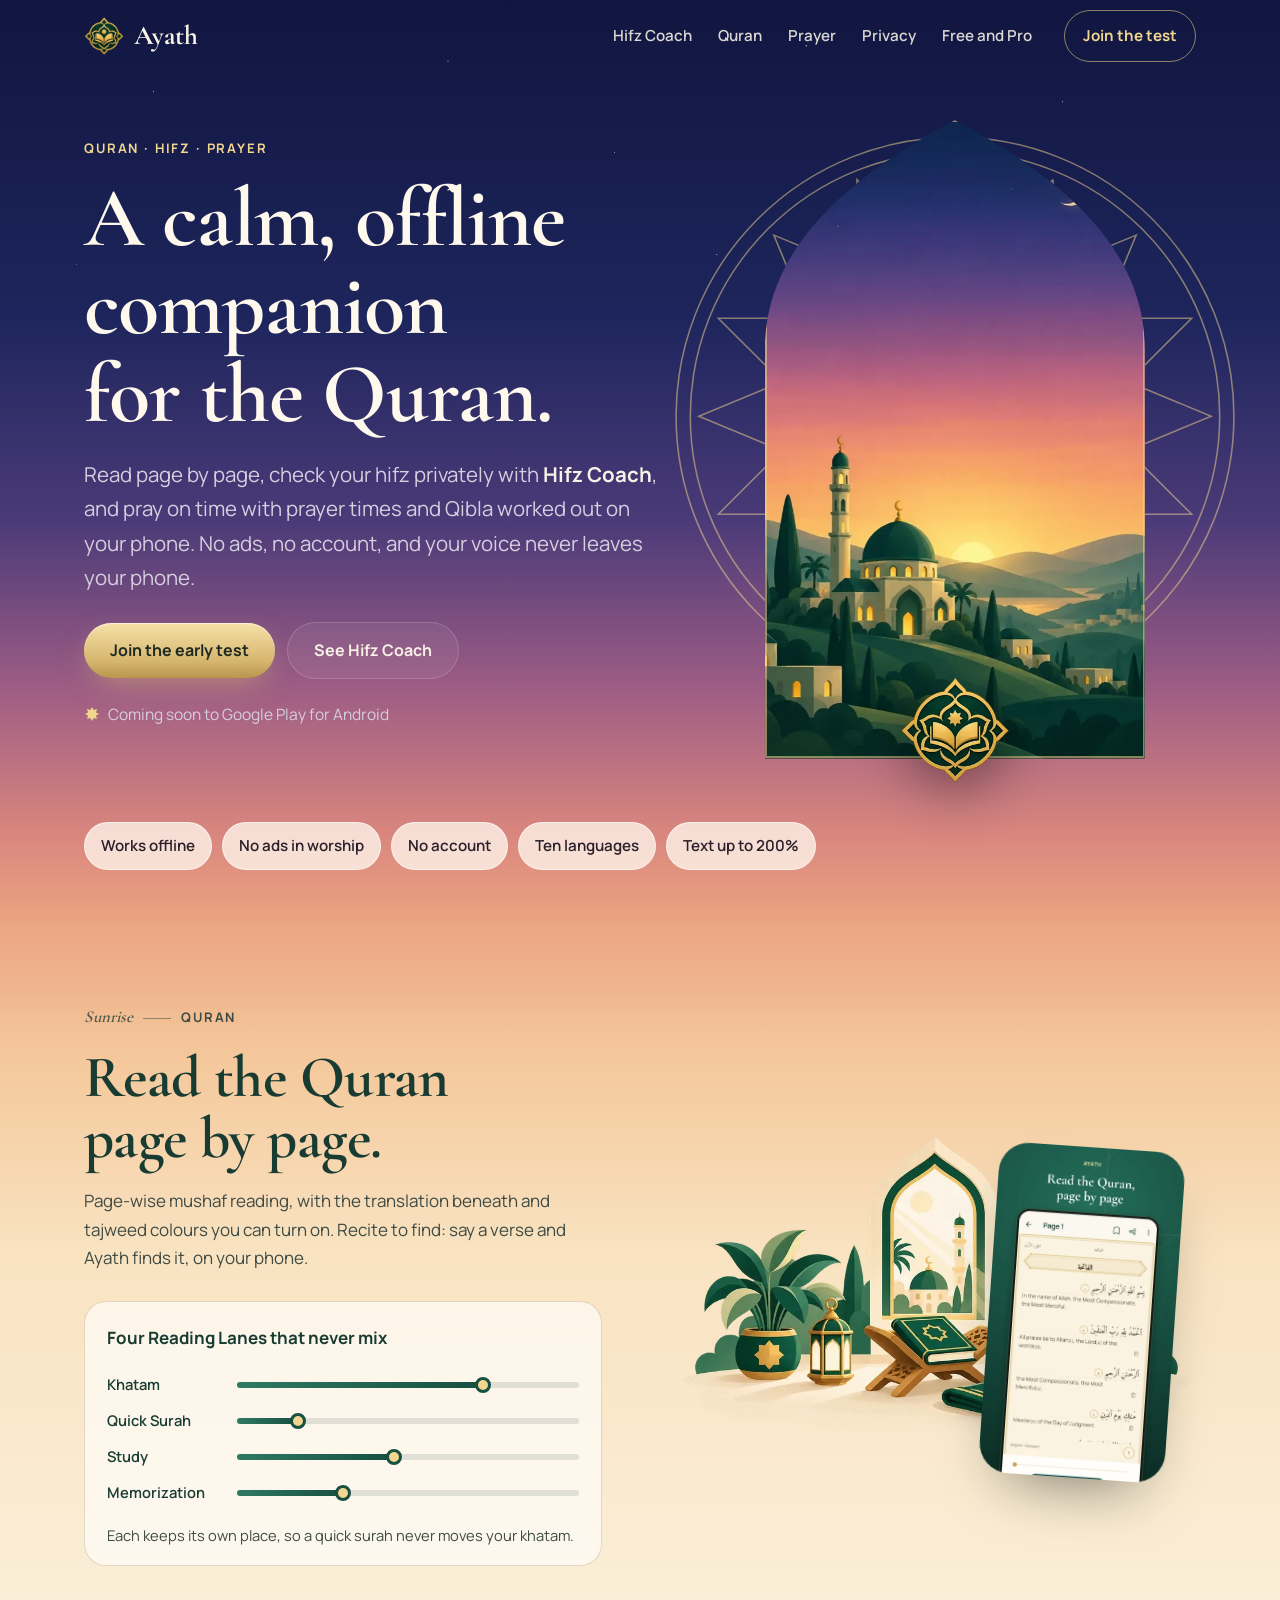
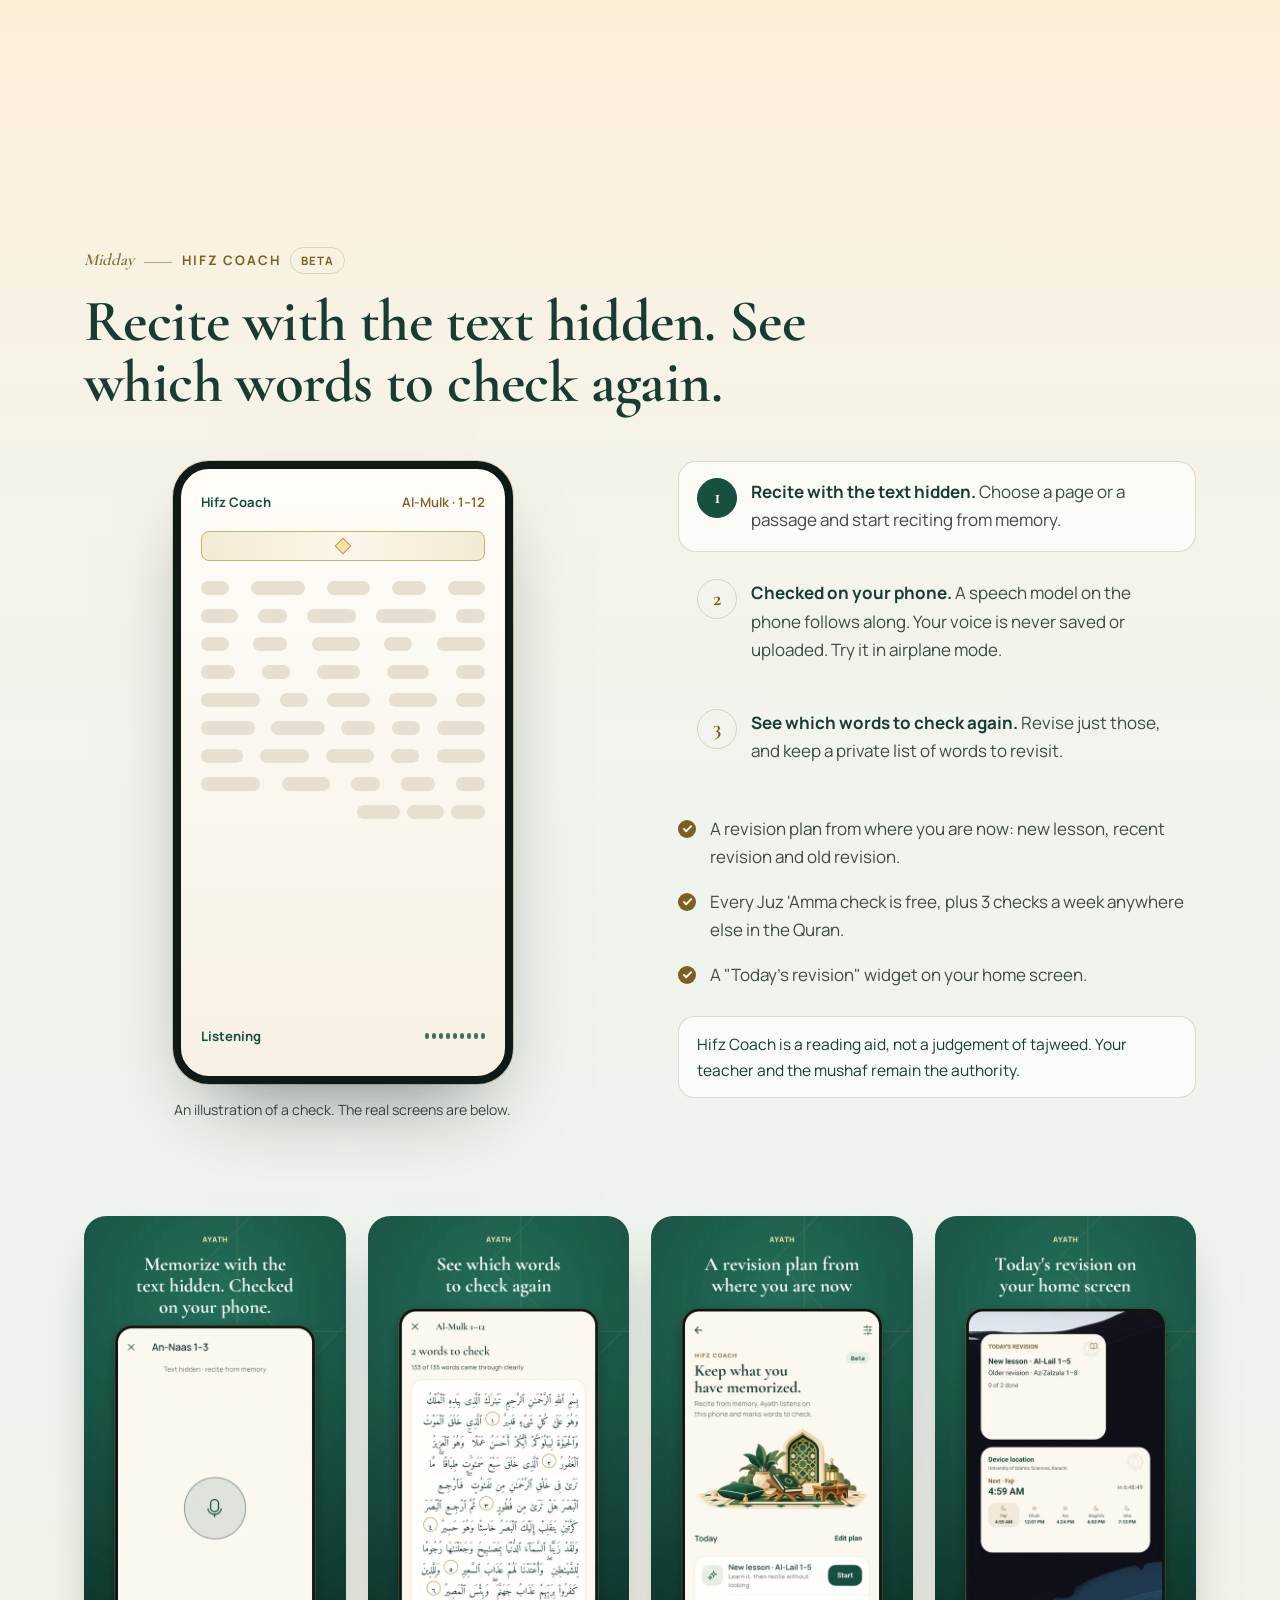
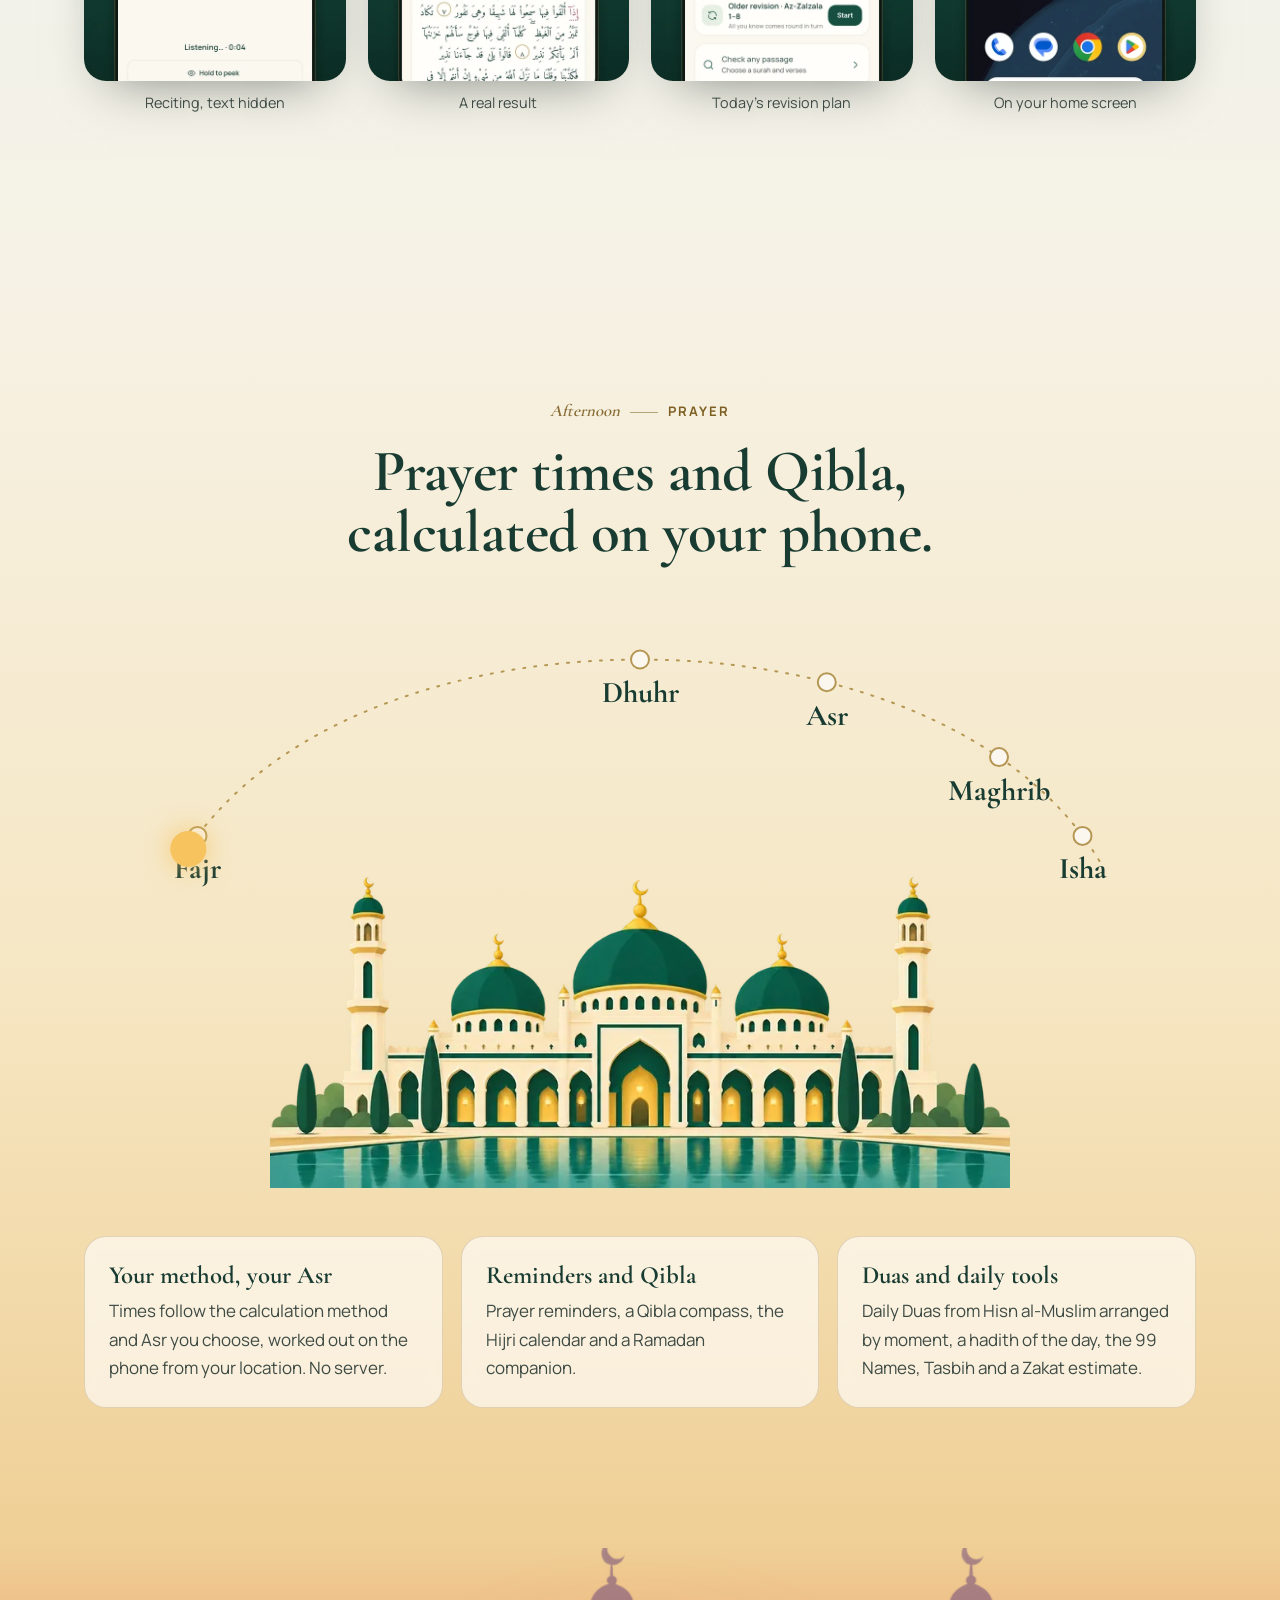
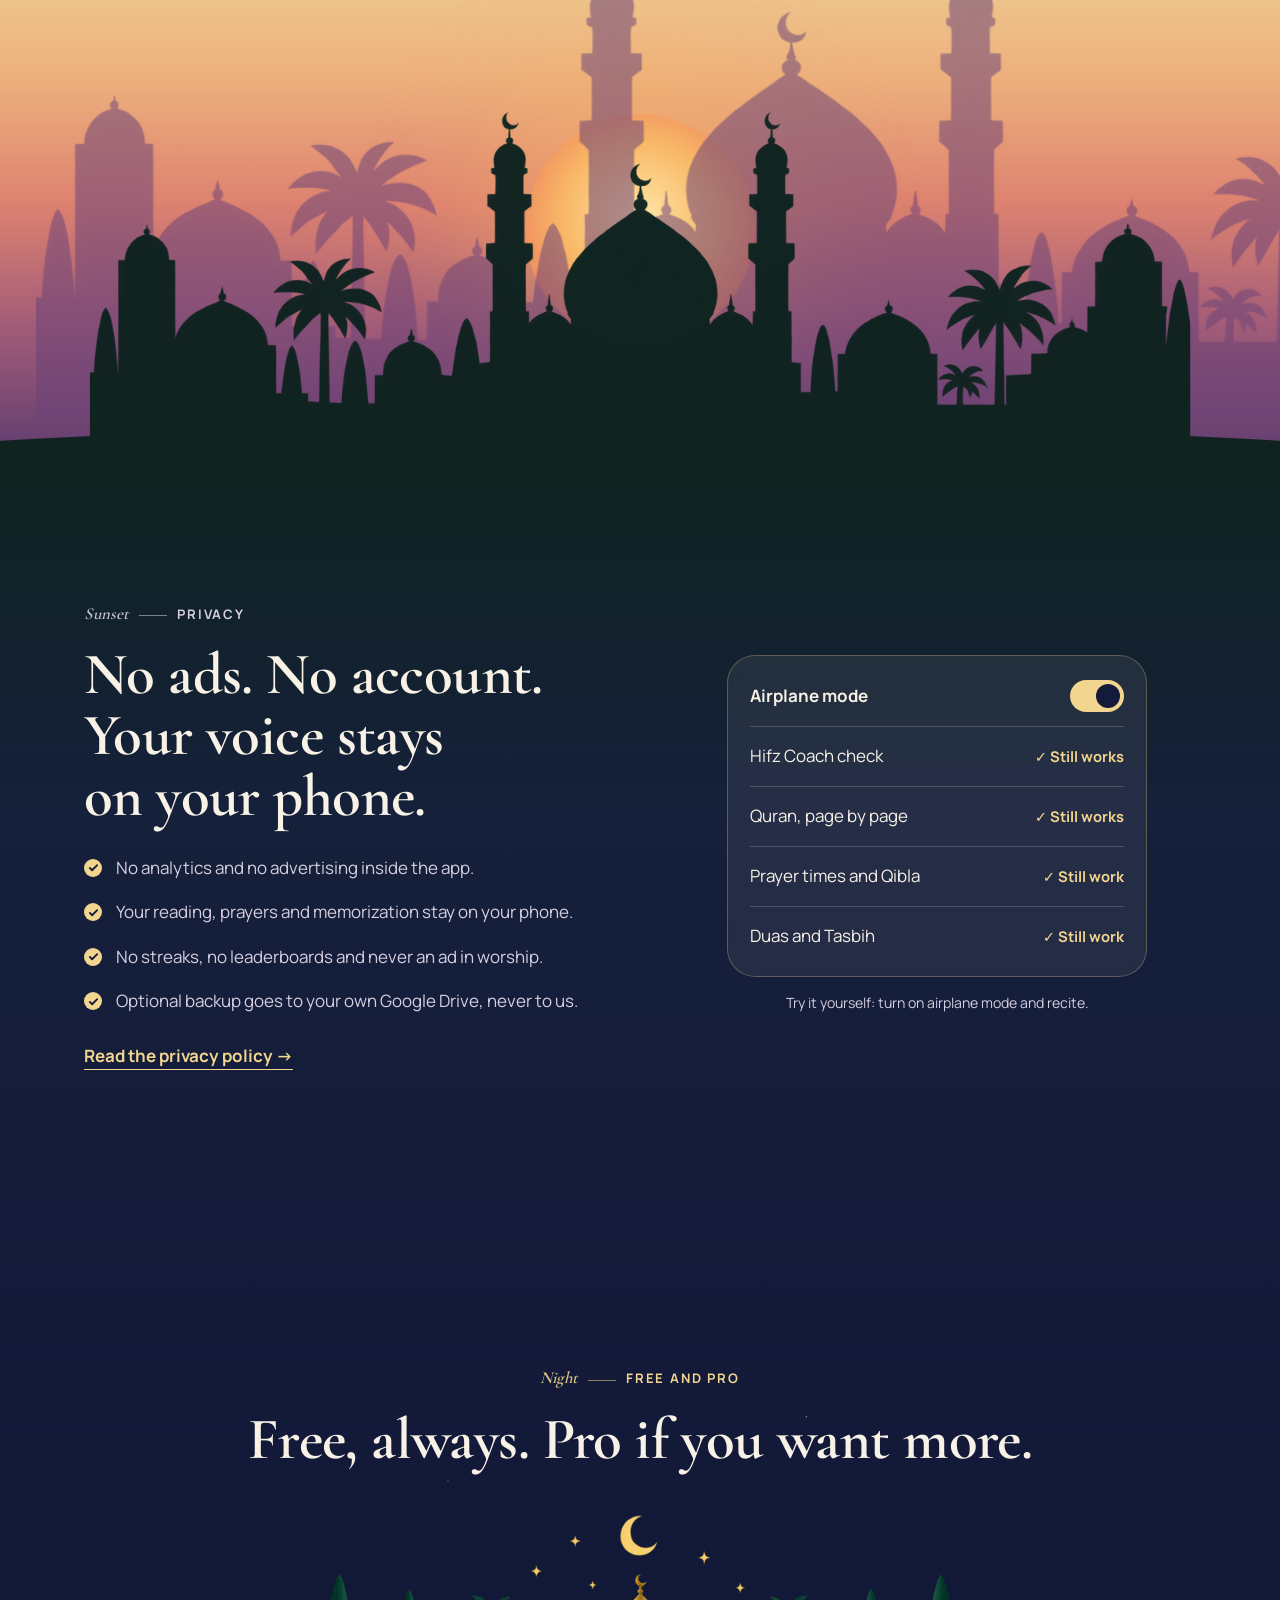
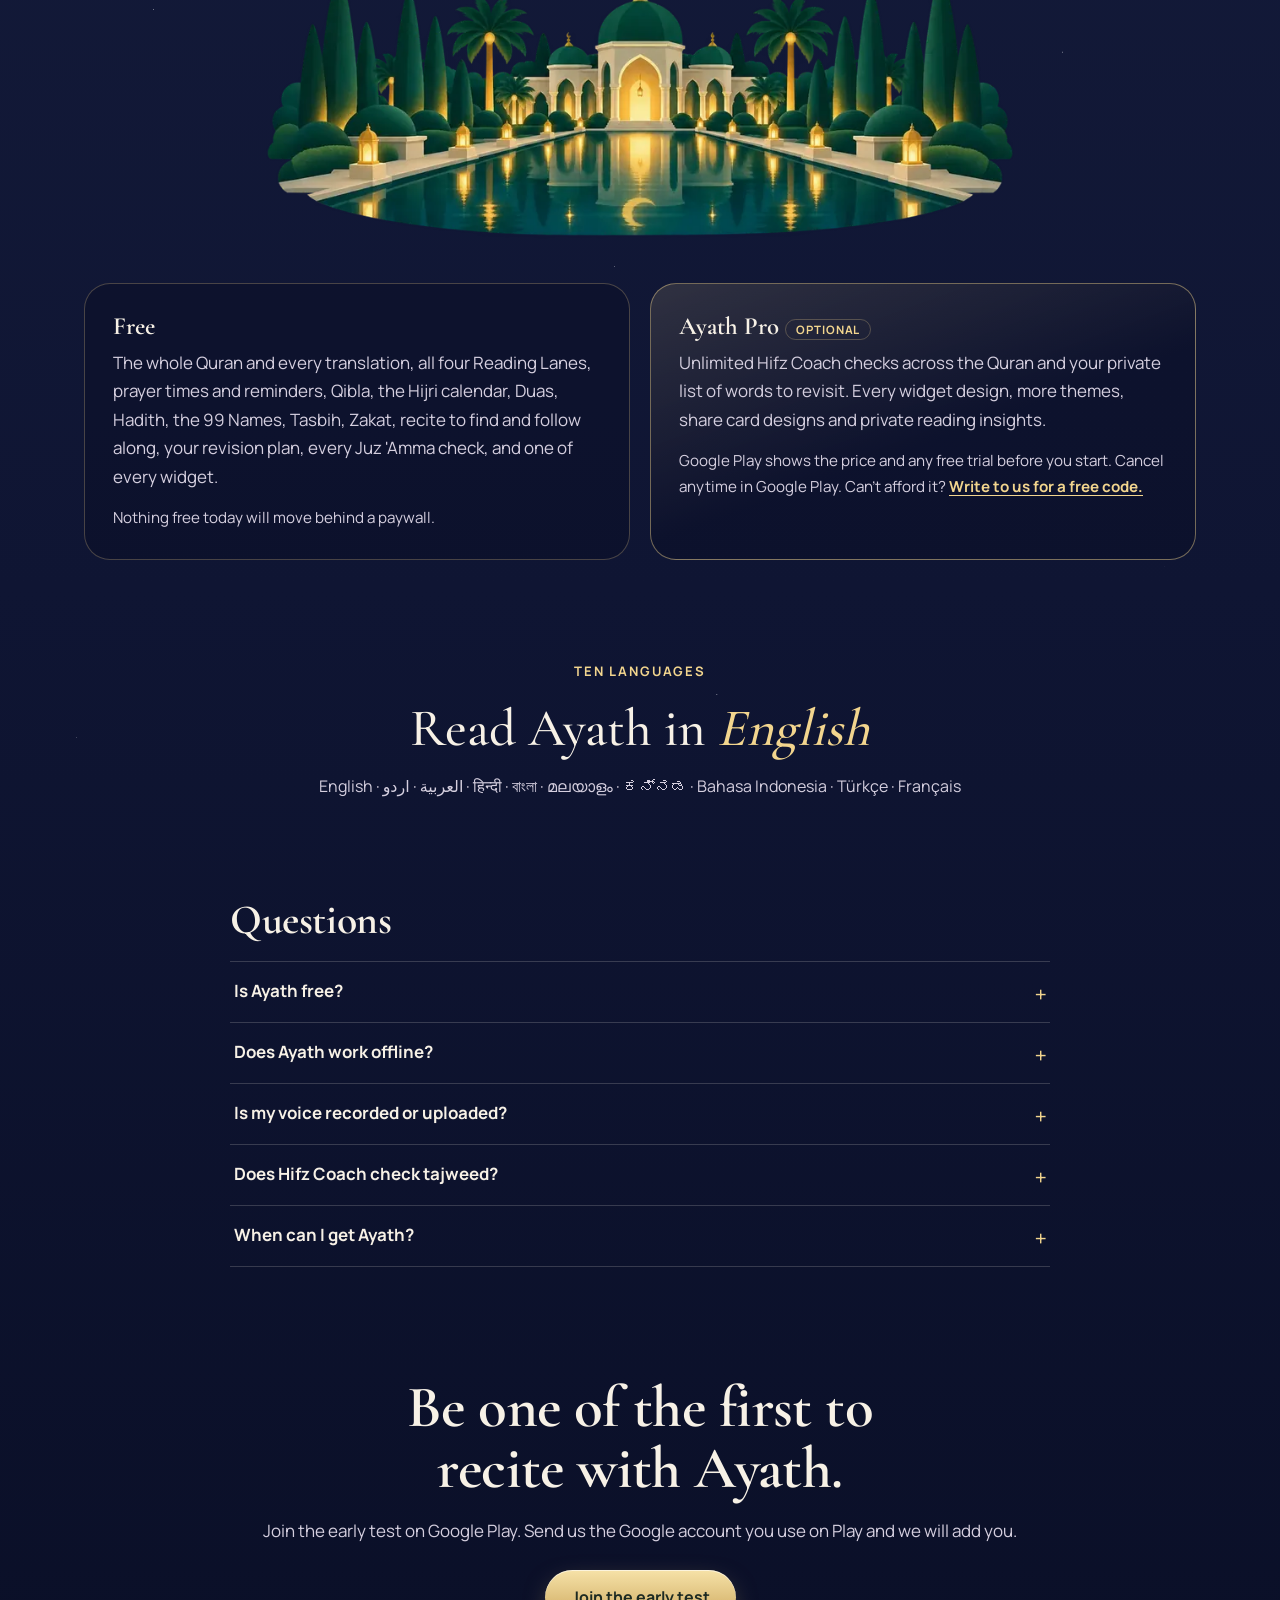
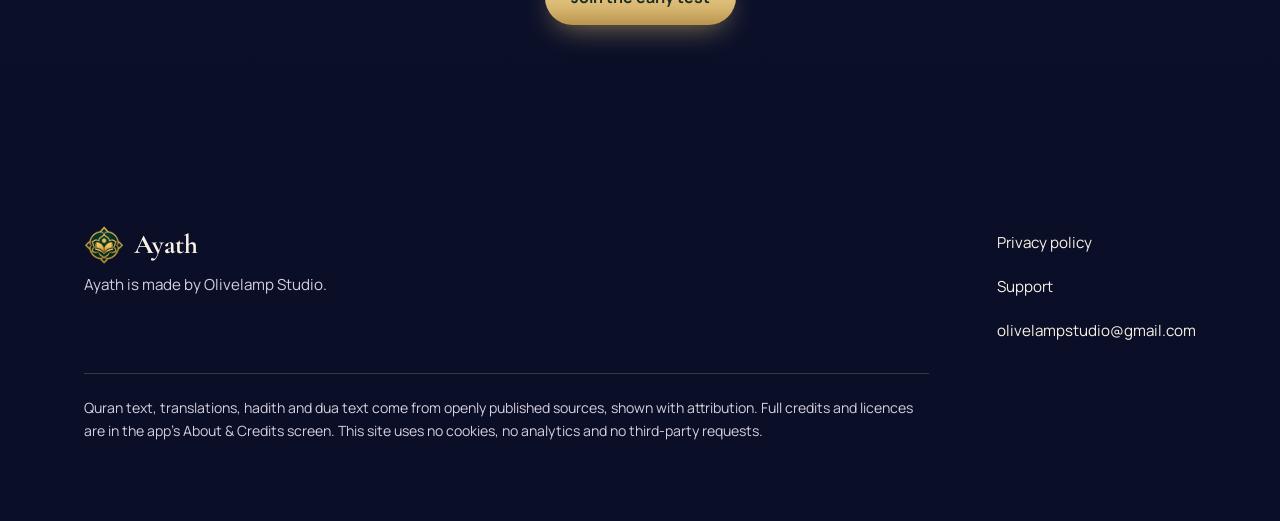
==== index.html @ 9ee57dbf "Publish Ayath website from project de8055c" ====
<!DOCTYPE html>
<html lang="en">
<head>
<meta charset="utf-8">
<meta name="viewport" content="width=device-width, initial-scale=1, viewport-fit=cover">
<title>Ayath: Offline Quran App with Hifz Coach and Prayer Times</title>
<meta name="description" content="Ayath is a calm, offline Quran app for Android. Read page by page, check your hifz privately on your phone with Hifz Coach, and get prayer times and Qibla. No ads, no account.">
<link rel="canonical" href="https://olivelampstudio.github.io/ayath/">
<meta name="theme-color" content="#121845">
<meta name="color-scheme" content="light dark">
<meta property="og:type" content="website">
<meta property="og:site_name" content="Ayath">
<meta property="og:title" content="Ayath: offline Quran, private Hifz checks and prayer times">
<meta property="og:description" content="Read page by page, check your hifz privately on your phone, and pray on time. No ads, no account.">
<meta property="og:url" content="https://olivelampstudio.github.io/ayath/">
<meta property="og:image" content="https://olivelampstudio.github.io/ayath/assets/og-image.jpg">
<meta property="og:image:width" content="1200">
<meta property="og:image:height" content="630">
<meta property="og:image:alt" content="Ayath emblem over a dawn sky: offline Quran, private Hifz checks and prayer times.">
<meta name="twitter:card" content="summary_large_image">
<link rel="icon" type="image/png" sizes="32x32" href="assets/icon-32.png">
<link rel="icon" type="image/png" sizes="192x192" href="assets/icon-192.png">
<link rel="apple-touch-icon" href="assets/apple-touch-icon.png">
<link rel="preload" href="assets/fonts/cormorant-garamond-latin.woff2" as="font" type="font/woff2" crossorigin>
<link rel="preload" href="assets/fonts/manrope-latin.woff2" as="font" type="font/woff2" crossorigin>
<link rel="preload" href="assets/img/dawn.webp" as="image" type="image/webp">
<link rel="stylesheet" href="assets/site.css">
<script>document.documentElement.classList.add("js")</script>
<script defer src="assets/site.js"></script>
<script type="application/ld+json">
{
  "@context": "https://schema.org",
  "@graph": [
    {
      "@type": "Organization",
      "@id": "https://olivelampstudio.github.io/ayath/#publisher",
      "name": "Olivelamp Studio",
      "email": "olivelampstudio@gmail.com",
      "logo": "https://olivelampstudio.github.io/ayath/assets/img/logo-512.png"
    },
    {
      "@type": "WebSite",
      "@id": "https://olivelampstudio.github.io/ayath/#website",
      "url": "https://olivelampstudio.github.io/ayath/",
      "name": "Ayath",
      "inLanguage": "en",
      "publisher": {"@id": "https://olivelampstudio.github.io/ayath/#publisher"}
    },
    {
      "@type": "MobileApplication",
      "@id": "https://olivelampstudio.github.io/ayath/#app",
      "name": "Ayath",
      "alternateName": "Ayath: Quran, Hifz & Prayer",
      "description": "A calm, offline Quran app for Android: page-by-page mushaf reading, Hifz Coach that checks your recitation on the phone, prayer times, Qibla, daily duas and home-screen widgets. No ads and no account.",
      "url": "https://olivelampstudio.github.io/ayath/",
      "operatingSystem": "Android",
      "applicationCategory": "LifestyleApplication",
      "isAccessibleForFree": true,
      "inLanguage": ["en", "ar", "ur", "hi", "bn", "ml", "kn", "id", "tr", "fr"],
      "image": "https://olivelampstudio.github.io/ayath/assets/img/logo-512.png",
      "screenshot": [
        "https://olivelampstudio.github.io/ayath/assets/02_hifz_result.webp",
        "https://olivelampstudio.github.io/ayath/assets/05_reader.webp",
        "https://olivelampstudio.github.io/ayath/assets/06_salah.webp",
        "https://olivelampstudio.github.io/ayath/assets/04_home_widgets.webp"
      ],
      "featureList": [
        "Hifz Coach: recite with the text hidden and see which words to check again, checked offline on the phone",
        "Page-wise mushaf reading with translation and optional tajweed colours",
        "Four separate Reading Lanes: Khatam, Quick Surah, Study and Memorization",
        "Recite to find a verse, on the phone",
        "Prayer times with your chosen calculation method and Asr, prayer reminders and Qibla",
        "Hijri calendar and a Ramadan companion",
        "Daily duas from Hisn al-Muslim, a hadith of the day, the 99 Names, Tasbih and a Zakat estimate",
        "Ten home-screen widgets",
        "Ten languages, text up to 200% and screen reader labels",
        "No ads, no account and no analytics"
      ],
      "offers": {"@type": "Offer", "price": "0", "priceCurrency": "USD", "category": "free"},
      "publisher": {"@id": "https://olivelampstudio.github.io/ayath/#publisher"}
    },
    {
      "@type": "FAQPage",
      "@id": "https://olivelampstudio.github.io/ayath/#faq",
      "mainEntity": [
        {"@type": "Question", "name": "Is Ayath free?", "acceptedAnswer": {"@type": "Answer", "text": "Yes. The whole Quran and every translation, prayer times and reminders, Qibla, duas, hadith, Tasbih, your revision plan, every Juz 'Amma Hifz Coach check and one of every widget are free. Ayath Pro is optional and adds unlimited Hifz Coach checks, every widget design, more themes and private reading insights."}},
        {"@type": "Question", "name": "Does Ayath work offline?", "acceptedAnswer": {"@type": "Answer", "text": "Yes. Reading, prayer times, Qibla, duas and Hifz Coach checks work without the internet. Ayath goes online only when you stream or save a recitation, download the speech model once, or buy Pro through Google Play."}},
        {"@type": "Question", "name": "Is my voice recorded or uploaded?", "acceptedAnswer": {"@type": "Answer", "text": "No. Hifz Coach compares your recitation with the Quran text using a speech model on your phone. Your voice is held in memory only for that check and is never saved, uploaded or shared."}},
        {"@type": "Question", "name": "Does Hifz Coach check tajweed?", "acceptedAnswer": {"@type": "Answer", "text": "No. Hifz Coach is a reading aid that shows which words to check again. It is not a judgement of tajweed. Your teacher and the mushaf remain the authority."}},
        {"@type": "Question", "name": "Which languages does Ayath support?", "acceptedAnswer": {"@type": "Answer", "text": "English, Arabic, Urdu, Hindi, Bengali, Malayalam, Kannada, Indonesian, Turkish and French."}},
        {"@type": "Question", "name": "When can I get Ayath?", "acceptedAnswer": {"@type": "Answer", "text": "Ayath is coming soon to Google Play for Android. You can join the early test by emailing olivelampstudio@gmail.com."}}
      ]
    }
  ]
}
</script>
</head>
<body class="home">
<a class="skip" href="#main">Skip to content</a>

<svg width="0" height="0" style="position:absolute" aria-hidden="true" focusable="false">
  <defs>
    <clipPath id="arch" clipPathUnits="objectBoundingBox">
      <path d="M0,1 L0,0.36 C0,0.2 0.22,0.09 0.5,0 C0.78,0.09 1,0.2 1,0.36 L1,1 Z"/>
    </clipPath>
    <symbol id="star8" viewBox="0 0 24 24"><path d="M12 1.5l2.5 4.6 5-1.5-1.5 5 4.5 2.4-4.5 2.4 1.5 5-5-1.5L12 22.5l-2.5-4.6-5 1.5 1.5-5L1.5 12l4.5-2.4-1.5-5 5 1.5z"/></symbol>
  </defs>
</svg>

<header class="topbar" data-topbar>
  <div class="topbar-inner">
    <a class="brand" href="./" aria-label="Ayath home"><img src="assets/img/emblem.webp" alt="" width="40" height="40"><span>Ayath</span></a>
    <nav class="nav" id="site-nav" aria-label="Main">
      <a href="#hifz">Hifz Coach</a>
      <a href="#quran">Quran</a>
      <a href="#prayer">Prayer</a>
      <a href="#privacy">Privacy</a>
      <a href="#free-and-pro">Free and Pro</a>
    </nav>
    <a class="topbar-cta" href="mailto:olivelampstudio@gmail.com?subject=Ayath%20early%20test">Join the test</a>
    <button class="menu-btn" type="button" aria-expanded="false" aria-controls="site-nav" data-menu>
      <span class="sr-only">Menu</span><span class="menu-bars" aria-hidden="true"></span>
    </button>
  </div>
</header>

<main id="main">

  <!-- FAJR -->
  <section class="sky fajr tone-dark hero" aria-labelledby="hero-title">
    <div class="stars" aria-hidden="true"></div>
    <div class="wrap hero-grid">
      <div class="hero-copy">
        <p class="eyebrow load" style="--d:0">Quran · Hifz · Prayer</p>
        <h1 id="hero-title" class="display load" style="--d:1">A calm, offline companion for the Quran.</h1>
        <p class="lede load" style="--d:2">Read page by page, check your hifz privately with
          <strong>Hifz Coach</strong>, and pray on time with prayer times and Qibla worked out
          on your phone. No ads, no account, and your voice never leaves your phone.</p>
        <div class="actions load" style="--d:3">
          <a class="btn btn-gold" href="mailto:olivelampstudio@gmail.com?subject=Ayath%20early%20test">Join the early test</a>
          <a class="btn btn-ghost" href="#hifz">See Hifz Coach</a>
        </div>
        <p class="soon load" style="--d:4"><svg class="i-star" aria-hidden="true"><use href="#star8"/></svg> Coming soon to Google Play for Android</p>
      </div>

      <div class="hero-art load" style="--d:2" aria-hidden="true">
        <svg class="rosette" viewBox="0 0 400 400">
          <circle class="draw" pathLength="1" cx="200" cy="200" r="196"/>
          <circle class="draw" pathLength="1" cx="200" cy="200" r="186"/>
          <polygon class="draw" pathLength="1" points="200.0,20.0 327.3,327.3 20.0,200.0 327.3,72.7 200.0,380.0 72.7,72.7 380.0,200.0 72.7,327.3"/>
          <polygon class="draw" pathLength="1" points="268.9,33.7 268.9,366.3 33.7,131.1 366.3,131.1 131.1,366.3 131.1,33.7 366.3,268.9 33.7,268.9"/>
          <polygon class="draw" pathLength="1" points="200.0,88.0 279.2,279.2 88.0,200.0 279.2,120.8 200.0,312.0 120.8,120.8 312.0,200.0 120.8,279.2"/>
          <polygon class="draw" pathLength="1" points="226.8,135.3 264.7,173.2 264.7,226.8 226.8,264.7 173.2,264.7 135.3,226.8 135.3,173.2 173.2,135.3"/>
          <circle class="draw" pathLength="1" cx="200" cy="200" r="44"/>
        </svg>
        <div class="arch-window">
          <img src="assets/img/dawn.webp" width="720" height="1080" alt="" data-parallax="-0.06">
        </div>
        <img class="hero-emblem" src="assets/img/emblem.webp" width="192" height="192" alt="">
      </div>
    </div>
    <ul class="trust wrap load" style="--d:5" aria-label="At a glance">
      <li>Works offline</li>
      <li>No ads in worship</li>
      <li>No account</li>
      <li>Ten languages</li>
      <li>Text up to 200%</li>
    </ul>
  </section>

  <!-- SUNRISE: QURAN -->
  <section id="quran" class="sky sunrise tone-light" aria-labelledby="quran-title">
    <div class="wrap split">
      <div class="copy" data-reveal>
        <p class="eyebrow"><span class="time">Sunrise</span> Quran</p>
        <h2 id="quran-title" class="display">Read the Quran page by page.</h2>
        <p>Page-wise mushaf reading, with the translation beneath and tajweed colours you can
          turn on. Recite to find: say a verse and Ayath finds it, on your phone.</p>
        <div class="lanes" data-reveal aria-label="Four Reading Lanes that never mix">
          <p class="lanes-title">Four Reading Lanes that never mix</p>
          <div class="lane" style="--p:.72;--t:7s"><span class="lane-name">Khatam</span><span class="lane-track"><span class="lane-mark"></span></span></div>
          <div class="lane" style="--p:.18;--t:5s"><span class="lane-name">Quick Surah</span><span class="lane-track"><span class="lane-mark"></span></span></div>
          <div class="lane" style="--p:.46;--t:9s"><span class="lane-name">Study</span><span class="lane-track"><span class="lane-mark"></span></span></div>
          <div class="lane" style="--p:.31;--t:6s"><span class="lane-name">Memorization</span><span class="lane-track"><span class="lane-mark"></span></span></div>
          <p class="lanes-note">Each keeps its own place, so a quick surah never moves your khatam.</p>
        </div>
      </div>
      <div class="art" data-reveal>
        <img src="assets/img/scene-quran.webp" width="900" height="526" loading="lazy" alt="" data-parallax="0.05">
        <figure class="phone phone-tilt">
          <img src="assets/05_reader.webp" width="540" height="960" loading="lazy" alt="The Ayath reader showing a full mushaf page.">
        </figure>
      </div>
    </div>
  </section>

  <!-- DHUHR: HIFZ COACH -->
  <section id="hifz" class="sky day tone-light" aria-labelledby="hifz-title">
    <div class="wrap">
      <div class="section-head" data-reveal>
        <p class="eyebrow"><span class="time">Midday</span> Hifz Coach <span class="pill">Beta</span></p>
        <h2 id="hifz-title" class="display">Recite with the text hidden. See which words to check again.</h2>
      </div>
      <div class="split hifz-split">
        <div class="demo-wrap" data-reveal>
          <div class="demo" data-hifz-demo role="img"
            aria-label="Animation: words stay hidden while you recite, light up as they are heard, and two words are marked to check again.">
            <div class="demo-top"><span>Hifz Coach</span><span class="demo-surah">Al-Mulk · 1–12</span></div>
            <div class="demo-page" dir="rtl">
              <div class="demo-header" aria-hidden="true"><span></span></div>
              <div class="demo-line"><i style="--w:13"></i><i style="--w:12"></i><i style="--w:15"></i><i style="--w:19"></i><i style="--w:10"></i></div>
              <div class="demo-line"><i style="--w:10"></i><i style="--w:21"></i><i style="--w:17"></i><i style="--w:10"></i><i style="--w:13"></i></div>
              <div class="demo-line"><i style="--w:17"></i><i style="--w:10"></i><i style="--w:17"></i><i class="miss" style="--w:12"></i><i style="--w:10"></i></div>
              <div class="demo-line"><i style="--w:10"></i><i style="--w:15"></i><i style="--w:15"></i><i style="--w:10"></i><i style="--w:12"></i></div>
              <div class="demo-line"><i style="--w:10"></i><i style="--w:17"></i><i style="--w:15"></i><i style="--w:10"></i><i style="--w:21"></i></div>
              <div class="demo-line"><i style="--w:17"></i><i style="--w:10"></i><i style="--w:12"></i><i style="--w:19"></i><i style="--w:19"></i></div>
              <div class="demo-line"><i style="--w:17"></i><i class="miss" style="--w:10"></i><i style="--w:17"></i><i style="--w:17"></i><i style="--w:15"></i></div>
              <div class="demo-line"><i style="--w:10"></i><i style="--w:12"></i><i style="--w:10"></i><i style="--w:17"></i><i style="--w:21"></i></div>
              <div class="demo-line short"><i style="--w:12"></i><i style="--w:13"></i><i style="--w:15"></i></div>
            </div>
            <div class="demo-foot">
              <span class="demo-status" data-status>Listening</span>
              <span class="wave" aria-hidden="true"><b></b><b></b><b></b><b></b><b></b><b></b><b></b><b></b><b></b></span>
            </div>
            <div class="demo-result">
              <strong>2 words to check again</strong>
              <span>Checked on this phone. Nothing was uploaded.</span>
            </div>
          </div>
          <p class="demo-caption">An illustration of a check. The real screens are below.</p>
        </div>
        <div class="copy" data-reveal>
          <ol class="steps" data-steps>
            <li data-step="0"><span class="step-n">1</span><div><strong>Recite with the text hidden.</strong> Choose a page or a passage and start reciting from memory.</div></li>
            <li data-step="1"><span class="step-n">2</span><div><strong>Checked on your phone.</strong> A speech model on the phone follows along. Your voice is never saved or uploaded. Try it in airplane mode.</div></li>
            <li data-step="2"><span class="step-n">3</span><div><strong>See which words to check again.</strong> Revise just those, and keep a private list of words to revisit.</div></li>
          </ol>
          <ul class="ticks">
            <li>A revision plan from where you are now: new lesson, recent revision and old revision.</li>
            <li>Every Juz 'Amma check is free, plus 3 checks a week anywhere else in the Quran.</li>
            <li>A "Today's revision" widget on your home screen.</li>
          </ul>
          <p class="note">Hifz Coach is a reading aid, not a judgement of tajweed. Your teacher
            and the mushaf remain the authority.</p>
        </div>
      </div>

      <div class="screens" data-reveal>
        <figure class="phone"><img src="assets/01_hifz_reciting.webp" width="540" height="960" loading="lazy" alt="Reciting in Hifz Coach with the ayah text hidden."><figcaption>Reciting, text hidden</figcaption></figure>
        <figure class="phone"><img src="assets/02_hifz_result.webp" width="540" height="960" loading="lazy" alt="A real Hifz Coach result for Al-Mulk 1 to 12 with two words marked to check again."><figcaption>A real result</figcaption></figure>
        <figure class="phone"><img src="assets/03_hifz_home.webp" width="540" height="960" loading="lazy" alt="Hifz Coach home with today's revision plan."><figcaption>Today's revision plan</figcaption></figure>
        <figure class="phone"><img src="assets/04_home_widgets.webp" width="540" height="960" loading="lazy" alt="Home screen with the Today's revision and prayer widgets."><figcaption>On your home screen</figcaption></figure>
      </div>
    </div>
  </section>

  <!-- ASR: PRAYER -->
  <section id="prayer" class="sky asr tone-light" aria-labelledby="prayer-title">
    <div class="wrap">
      <div class="section-head center" data-reveal>
        <p class="eyebrow"><span class="time">Afternoon</span> Prayer</p>
        <h2 id="prayer-title" class="display">Prayer times and Qibla, calculated on your phone.</h2>
      </div>
      <div class="day-arc" data-arc aria-hidden="true">
        <svg viewBox="0 0 1000 300" preserveAspectRatio="xMidYMax meet">
          <path class="arc-path" d="M40,250 C200,-20 800,-20 960,250" fill="none"/>
          <g class="arc-marks"></g>
          <g class="arc-text"></g>
          <circle class="arc-sun" r="18" cx="40" cy="250"/>
        </svg>
        <img class="arc-mosque" src="assets/img/scene-salah.webp" width="900" height="386" loading="lazy" alt="">
      </div>
      <div class="cards3" data-reveal>
        <div class="card"><h3>Your method, your Asr</h3><p>Times follow the calculation method and Asr you choose, worked out on the phone from your location. No server.</p></div>
        <div class="card"><h3>Reminders and Qibla</h3><p>Prayer reminders, a Qibla compass, the Hijri calendar and a Ramadan companion.</p></div>
        <div class="card"><h3>Duas and daily tools</h3><p>Daily Duas from Hisn al-Muslim arranged by moment, a hadith of the day, the 99 Names, Tasbih and a Zakat estimate.</p></div>
      </div>
    </div>
  </section>

  <!-- MAGHRIB: HORIZON -->
  <div class="horizon" aria-hidden="true" data-horizon>
    <div class="sunset-sun" data-sunset></div>
    <div class="skyline skyline-far"></div>
    <div class="skyline skyline-near"></div>
  </div>

  <!-- DUSK: PRIVACY -->
  <section id="privacy" class="sky dusk tone-dark" aria-labelledby="privacy-title">
    <div class="wrap split">
      <div class="copy" data-reveal>
        <p class="eyebrow"><span class="time">Sunset</span> Privacy</p>
        <h2 id="privacy-title" class="display">No ads. No account. Your voice stays on your phone.</h2>
        <ul class="ticks">
          <li>No analytics and no advertising inside the app.</li>
          <li>Your reading, prayers and memorization stay on your phone.</li>
          <li>No streaks, no leaderboards and never an ad in worship.</li>
          <li>Optional backup goes to your own Google Drive, never to us.</li>
        </ul>
        <p><a class="link-arrow" href="privacy/">Read the privacy policy</a></p>
      </div>
      <div class="airplane" data-reveal data-airplane>
        <div class="ap-card">
          <div class="ap-row ap-switch"><span>Airplane mode</span><span class="switch" aria-hidden="true"><span></span></span></div>
          <div class="ap-row ap-check"><span>Hifz Coach check</span><em>Still works</em></div>
          <div class="ap-row ap-check"><span>Quran, page by page</span><em>Still works</em></div>
          <div class="ap-row ap-check"><span>Prayer times and Qibla</span><em>Still work</em></div>
          <div class="ap-row ap-check"><span>Duas and Tasbih</span><em>Still work</em></div>
        </div>
        <p class="demo-caption">Try it yourself: turn on airplane mode and recite.</p>
      </div>
    </div>
  </section>

  <!-- ISHA: FREE AND PRO -->
  <section id="free-and-pro" class="sky night tone-dark" aria-labelledby="plans-title">
    <div class="stars dim" aria-hidden="true"></div>
    <div class="wrap">
      <div class="section-head center" data-reveal>
        <p class="eyebrow"><span class="time">Night</span> Free and Pro</p>
        <h2 id="plans-title" class="display">Free, always. Pro if you want more.</h2>
      </div>
      <img class="night-scene" src="assets/img/scene-pro.webp" width="900" height="397" loading="lazy" alt="" data-reveal>
      <div class="plans" data-reveal>
        <div class="plan">
          <h3>Free</h3>
          <p>The whole Quran and every translation, all four Reading Lanes, prayer times and
            reminders, Qibla, the Hijri calendar, Duas, Hadith, the 99 Names, Tasbih, Zakat,
            recite to find and follow along, your revision plan, every Juz 'Amma check, and one
            of every widget.</p>
          <p class="plan-foot">Nothing free today will move behind a paywall.</p>
        </div>
        <div class="plan plan-pro">
          <h3>Ayath Pro <span class="pill">Optional</span></h3>
          <p>Unlimited Hifz Coach checks across the Quran and your private list of words to
            revisit. Every widget design, more themes, share card designs and private reading
            insights.</p>
          <p class="plan-foot">Google Play shows the price and any free trial before you start.
            Cancel anytime in Google Play. Can't afford it?
            <a href="support/#cant-afford">Write to us for a free code.</a></p>
        </div>
      </div>

      <div class="langs" data-reveal>
        <p class="eyebrow">Ten languages</p>
        <p class="lang-line">Read Ayath in <span class="lang-word" data-langs aria-hidden="true">English</span><span class="sr-only">English, Arabic, Urdu, Hindi, Bengali, Malayalam, Kannada, Indonesian, Turkish and French.</span></p>
        <p class="lang-list">English · العربية · اردو · हिन्दी · বাংলা · മലയാളം · ಕನ್ನಡ · Bahasa Indonesia · Türkçe · Français</p>
      </div>

      <div class="faq" id="faq" data-reveal>
        <h2 class="display small">Questions</h2>
        <details><summary>Is Ayath free?</summary><p>Yes. The whole Quran and every translation, prayer times and reminders, Qibla, duas, hadith, Tasbih, your revision plan, every Juz 'Amma Hifz Coach check and one of every widget are free. Ayath Pro is optional.</p></details>
        <details><summary>Does Ayath work offline?</summary><p>Yes. Reading, prayer times, Qibla, duas and Hifz Coach checks work without the internet. Ayath goes online only when you stream or save a recitation, download the speech model once, or buy Pro through Google Play.</p></details>
        <details><summary>Is my voice recorded or uploaded?</summary><p>No. Hifz Coach compares your recitation with the Quran text using a speech model on your phone. Your voice is held in memory only for that check and is never saved, uploaded or shared.</p></details>
        <details><summary>Does Hifz Coach check tajweed?</summary><p>No. It is a reading aid that shows which words to check again. Your teacher and the mushaf remain the authority.</p></details>
        <details><summary>When can I get Ayath?</summary><p>Ayath is coming soon to Google Play for Android. To join the early test, <a href="mailto:olivelampstudio@gmail.com?subject=Ayath%20early%20test">email us</a> with the Google account you use on Google Play.</p></details>
      </div>

      <div class="final-cta" data-reveal>
        <h2 class="display">Be one of the first to recite with Ayath.</h2>
        <p>Join the early test on Google Play. Send us the Google account you use on Play and we
          will add you.</p>
        <a class="btn btn-gold" href="mailto:olivelampstudio@gmail.com?subject=Ayath%20early%20test">Join the early test</a>
      </div>
    </div>
  </section>
</main>

<footer class="site-footer tone-dark">
  <div class="wrap footer-grid">
    <div>
      <a class="brand" href="./"><img src="assets/img/emblem.webp" alt="" width="40" height="40"><span>Ayath</span></a>
      <p>Ayath is made by Olivelamp Studio.</p>
    </div>
    <nav aria-label="Footer">
      <a href="privacy/">Privacy policy</a>
      <a href="support/">Support</a>
      <a href="mailto:olivelampstudio@gmail.com">olivelampstudio@gmail.com</a>
    </nav>
    <p class="fine">Quran text, translations, hadith and dua text come from openly published
      sources, shown with attribution. Full credits and licences are in the app's About &amp;
      Credits screen. This site uses no cookies, no analytics and no third-party requests.</p>
  </div>
</footer>
</body>
</html>
---- assets/site.css ----
/* Ayath website.
   One scroll is one day: Fajr, sunrise, midday, afternoon, sunset, night.
   Fonts are the app's own (OFL), self-hosted. No third-party requests. */

@font-face {
  font-family: "Cormorant Garamond";
  src: url("fonts/cormorant-garamond-latin.woff2") format("woff2");
  font-weight: 500 700;
  font-display: swap;
}
@font-face {
  font-family: "Manrope";
  src: url("fonts/manrope-latin.woff2") format("woff2");
  font-weight: 400 700;
  font-display: swap;
}

:root {
  --paper: #FBF7EF;
  --ink: #183B32;
  --green: #174F41;
  --gold: #B59753;
  --gold-ink: #7E5F22;
  --gold-light: #F6E2A8;
  --night-ink: #F7F1E6;
  --display: "Cormorant Garamond", "Iowan Old Style", Georgia, serif;
  --body: "Manrope", "Segoe UI", system-ui, -apple-system, sans-serif;
  --ease: cubic-bezier(.22, .8, .24, 1);
  --radius: 22px;
  color-scheme: light;
}

* { box-sizing: border-box; }
html { -webkit-text-size-adjust: 100%; scroll-behavior: smooth; scroll-padding-top: 84px; }
body {
  margin: 0;
  background: var(--paper);
  color: var(--ink);
  font-family: var(--body);
  font-size: 1.0625rem;
  line-height: 1.68;
  text-rendering: optimizeLegibility;
}
img { max-width: 100%; height: auto; display: block; }
a { color: inherit; text-underline-offset: 3px; }
:focus-visible { outline: 3px solid var(--gold); outline-offset: 3px; border-radius: 6px; }
.sr-only {
  position: absolute; width: 1px; height: 1px; overflow: hidden;
  clip: rect(0 0 0 0); white-space: nowrap;
}
.skip {
  position: absolute; left: 16px; top: -60px; z-index: 50;
  background: var(--paper); color: var(--ink); padding: 12px 16px; border-radius: 10px;
}
.skip:focus { top: 12px; }
.wrap { width: 100%; max-width: 1160px; margin: 0 auto; padding: 0 24px; }

/* Tones: every section sets its own text colours for its own background. */
.tone-light {
  --fg: #183B32; --muted: #3E4B44; --accent: #7E5F22; --line: rgba(24, 59, 50, .16);
  --card: rgba(255, 255, 255, .62); --card-line: rgba(126, 95, 34, .22);
  color: var(--fg);
}
.tone-dark {
  --fg: #F7F1E6; --muted: #D5CFDF; --accent: #F2D58E; --line: rgba(247, 241, 230, .18);
  --card: rgba(10, 14, 38, .5); --card-line: rgba(242, 213, 142, .26);
  color: var(--fg);
}

/* Type */
.display {
  font-family: var(--display);
  font-weight: 650;
  line-height: 1.04;
  letter-spacing: -0.01em;
  margin: 0 0 18px;
  text-wrap: balance;
}
h1.display { font-size: clamp(2.9rem, 6.6vw, 5.4rem); }
h2.display { font-size: clamp(2.2rem, 4.6vw, 3.7rem); }
h2.display.small { font-size: clamp(1.9rem, 3.4vw, 2.6rem); }
h3 { font-family: var(--display); font-size: 1.55rem; font-weight: 650; line-height: 1.15; margin: 0 0 8px; }
p { margin: 0 0 14px; }
.eyebrow {
  display: flex; align-items: center; gap: 10px; flex-wrap: wrap;
  font-size: .82rem; font-weight: 700; letter-spacing: .14em; text-transform: uppercase;
  color: var(--accent); margin: 0 0 16px;
}
.eyebrow .time {
  font-family: var(--display); font-size: 1.05rem; font-style: italic; font-weight: 600;
  letter-spacing: 0; text-transform: none; opacity: .9;
}
.eyebrow .time::after { content: ""; display: inline-block; width: 28px; height: 1px; background: currentColor; margin-left: 10px; vertical-align: middle; opacity: .6; }
.lede { font-size: clamp(1.1rem, 1.6vw, 1.28rem); color: var(--muted); max-width: 33em; margin-bottom: 28px; }
.lede strong { color: var(--fg); }
.pill {
  display: inline-block; font-family: var(--body); font-size: .72rem; font-weight: 700;
  letter-spacing: .08em; text-transform: uppercase; padding: 3px 10px; border-radius: 99px;
  border: 1px solid var(--card-line); color: var(--accent); font-style: normal; vertical-align: middle;
}

/* Buttons */
.actions { display: flex; flex-wrap: wrap; gap: 12px; align-items: center; }
.btn {
  display: inline-flex; align-items: center; justify-content: center; gap: 8px;
  min-height: 54px; padding: 14px 26px; border-radius: 999px;
  font-weight: 700; font-size: 1rem; text-decoration: none;
  transition: transform .25s var(--ease), box-shadow .25s var(--ease), background-color .25s;
}
.btn:hover { transform: translateY(-2px); }
.btn-gold {
  background: linear-gradient(180deg, #F6E2A8, #D6B56E 70%, #B9954F);
  color: #1D2A22; box-shadow: 0 10px 30px -10px rgba(214, 181, 110, .7), inset 0 1px 0 rgba(255,255,255,.6);
}
.btn-ghost { color: var(--fg); border: 1.5px solid var(--line); background: rgba(255,255,255,.06); }
.btn-ghost:hover { border-color: var(--accent); }
.soon { display: flex; align-items: center; gap: 8px; color: var(--muted); font-size: .97rem; margin-top: 22px; }
.i-star { width: 16px; height: 16px; fill: var(--accent); flex: none; }
.link-arrow { font-weight: 700; color: var(--accent); text-decoration: none; border-bottom: 1.5px solid currentColor; padding: 10px 0 2px; }
.link-arrow::after { content: " →"; }

/* Top bar */
.topbar {
  position: fixed; inset: 0 0 auto 0; z-index: 40;
  color: var(--night-ink);
  transition: background-color .35s, box-shadow .35s, color .35s;
}
.topbar-inner {
  max-width: 1160px; margin: 0 auto; padding: 10px 24px;
  display: flex; align-items: center; gap: 12px; min-height: 72px;
}
.brand {
  display: inline-flex; align-items: center; gap: 10px; min-height: 48px;
  text-decoration: none; font-family: var(--display); font-weight: 700; font-size: 1.7rem;
}
.brand img { width: 40px; height: 40px; }
.nav { display: flex; gap: 2px; margin-left: auto; }
.nav a {
  text-decoration: none; font-size: .95rem; font-weight: 600; padding: 12px 12px;
  border-radius: 999px; min-height: 48px; display: inline-flex; align-items: center; opacity: .88;
}
.nav a:hover { opacity: 1; background: rgba(255,255,255,.1); }
.topbar-cta {
  margin-left: 8px; text-decoration: none; font-weight: 700; font-size: .95rem;
  padding: 12px 18px; min-height: 48px; display: inline-flex; align-items: center;
  border-radius: 999px; border: 1.5px solid rgba(242, 213, 142, .55); color: #F2D58E;
}
.menu-btn { display: none; }
.topbar.is-solid, .page-doc .topbar {
  background: rgba(251, 247, 239, .9); color: var(--ink);
  -webkit-backdrop-filter: blur(14px) saturate(1.2); backdrop-filter: blur(14px) saturate(1.2);
  box-shadow: 0 1px 0 rgba(24, 59, 50, .1);
}
.topbar.is-solid .nav a:hover, .page-doc .topbar .nav a:hover { background: rgba(23, 79, 65, .08); }
.topbar.is-solid.over-dark {
  background: rgba(10, 15, 39, .72); color: var(--night-ink); box-shadow: 0 1px 0 rgba(247, 241, 230, .1);
}
.topbar.is-solid.over-dark .topbar-cta { color: #F2D58E; border-color: rgba(242, 213, 142, .55); }
.topbar.is-solid.over-dark .nav a:hover { background: rgba(255, 255, 255, .1); }
.topbar.is-solid .topbar-cta, .page-doc .topbar .topbar-cta { color: var(--green); border-color: rgba(23, 79, 65, .4); }

/* Sky sections: each bottom colour is the next section's top colour. */
.sky { position: relative; overflow: hidden; }
.fajr {
  background: linear-gradient(180deg, #10163F 0%, #1D255C 34%, #4A3A78 56%, #9C5C84 74%, #D9867E 90%, #EBA581 100%);
}
.sunrise { background: linear-gradient(180deg, #EBA581 0%, #F4C79A 16%, #F9E3C1 42%, #FBF1DE 100%); }
.day { background: linear-gradient(180deg, #FBF1DE 0%, #F2F4EC 30%, #EEF3EE 70%, #F6F2E6 100%); }
.asr { background: linear-gradient(180deg, #F6F2E6 0%, #F6E7C4 55%, #EFCF95 100%); }
.horizon {
  position: relative; height: clamp(280px, 40vw, 520px); overflow: hidden;
  background: linear-gradient(180deg, #EFCF95 0%, #EDAF7C 26%, #DD8270 50%, #A25C78 74%, #5E3C70 100%);
}
.dusk { background: linear-gradient(180deg, #0F2320 0%, #15203A 45%, #141B3A 100%); }
.night { background: linear-gradient(180deg, #141B3A 0%, #0F1533 45%, #0A0F27 100%); }

section.sky { padding: clamp(80px, 11vw, 140px) 0; }
.sunrise { padding-top: clamp(40px, 6vw, 80px) !important; }

/* Stars */
.stars {
  position: absolute; inset: 0 0 45% 0; pointer-events: none;
  background-image:
    radial-gradient(1.5px 1.5px at 12% 18%, #fff, transparent 60%),
    radial-gradient(1px 1px at 22% 42%, #fff, transparent 60%),
    radial-gradient(1.5px 1.5px at 35% 12%, #fff, transparent 60%),
    radial-gradient(1px 1px at 48% 30%, #fff, transparent 60%),
    radial-gradient(2px 2px at 63% 9%, #fff, transparent 60%),
    radial-gradient(1px 1px at 71% 36%, #fff, transparent 60%),
    radial-gradient(1.5px 1.5px at 83% 20%, #fff, transparent 60%),
    radial-gradient(1px 1px at 91% 44%, #fff, transparent 60%),
    radial-gradient(1px 1px at 6% 52%, #fff, transparent 60%),
    radial-gradient(1.5px 1.5px at 56% 50%, #fff, transparent 60%);
  opacity: .75;
}
.stars.dim { inset: 0; opacity: .5; }

/* Hero */
.hero { min-height: 100svh; padding-top: 120px !important; padding-bottom: 56px !important; }
.hero-grid { display: grid; grid-template-columns: 1.1fr .9fr; gap: 40px; align-items: center; }
.hero-copy { position: relative; z-index: 2; }
.hero-copy .display { color: #FFF8EC; }
.hero-art { position: relative; display: grid; place-items: center; min-height: 520px; }
.rosette {
  position: absolute; width: min(118%, 640px); aspect-ratio: 1; top: 50%; left: 50%;
  transform: translate(-50%, -54%); fill: none; stroke: #F2D58E; stroke-width: 1.1; opacity: .5;
}
.arch-window {
  position: relative; width: min(100%, 380px); aspect-ratio: 2 / 3; clip-path: url(#arch);
  box-shadow: 0 30px 80px -30px rgba(0,0,0,.6);
  background: #1D255C;
}
.arch-window img { width: 100%; height: 112%; object-fit: cover; object-position: center 70%; will-change: transform; }
.arch-window::after {
  content: ""; position: absolute; inset: 0; clip-path: url(#arch);
  box-shadow: inset 0 0 0 2px rgba(242, 213, 142, .55);
}
.hero-emblem {
  position: absolute; width: 112px; height: 112px; bottom: -28px; left: 50%; translate: -50% 0;
  filter: drop-shadow(0 12px 28px rgba(0,0,0,.45));
}
.trust {
  list-style: none; display: flex; flex-wrap: wrap; gap: 10px; margin-top: 64px;
  position: relative; z-index: 2;
}
.trust li {
  font-size: .95rem; font-weight: 600; color: #2A1F2A; padding: 10px 16px; border-radius: 999px;
  background: rgba(255, 247, 236, .78); border: 1px solid rgba(255,255,255,.6);
}

/* Split layouts */
.split { display: grid; grid-template-columns: 1fr 1fr; gap: clamp(32px, 6vw, 80px); align-items: center; }
.copy p { color: var(--muted); }
.section-head { max-width: 820px; margin-bottom: 48px; }
.section-head.center { margin-left: auto; margin-right: auto; text-align: center; }
.section-head.center .eyebrow { justify-content: center; }
.art { position: relative; }
.art > img { width: 100%; }

/* Phones */
.phone {
  margin: 0; border-radius: 30px; overflow: hidden; background: #0E1A16;
  border: 6px solid #0E1A16; box-shadow: 0 30px 60px -28px rgba(10, 20, 16, .55);
}
.phone img { border-radius: 24px; }
.phone figcaption {
  background: transparent; color: var(--muted); text-align: center; font-size: .9rem; padding: 10px 4px 2px;
}
.art .phone-tilt {
  position: absolute; width: 36%; right: 4%; bottom: -14%; rotate: 4deg;
  border: 0; background: transparent;
}
.art .phone-tilt img { border-radius: 22px; }

/* Reading lanes */
.lanes {
  margin-top: 28px; padding: 22px 22px 14px; border-radius: var(--radius);
  background: var(--card); border: 1px solid var(--card-line);
  -webkit-backdrop-filter: blur(6px); backdrop-filter: blur(6px);
}
.lanes-title { font-weight: 700; color: var(--fg) !important; margin-bottom: 14px; }
.lane { display: grid; grid-template-columns: 118px 1fr; gap: 12px; align-items: center; min-height: 36px; }
.lane-name { font-size: .92rem; font-weight: 600; color: var(--fg); }
.lane-track { position: relative; height: 6px; border-radius: 99px; background: rgba(24, 59, 50, .12); }
.lane-track::before {
  content: ""; position: absolute; inset: 0 auto 0 0; width: calc(var(--p) * 100%);
  border-radius: inherit; background: linear-gradient(90deg, #2F7A63, #174F41);
  transform-origin: left; transform: scaleX(0); transition: transform 1.4s var(--ease);
}
.lane-mark {
  position: absolute; top: 50%; left: 0; width: 16px; height: 16px; margin: -8px 0 0 -8px;
  border-radius: 50%; background: #F2D58E; border: 3px solid #174F41;
  transition: left 1.4s var(--ease);
}
.lanes.is-in .lane-track::before { transform: scaleX(1); }
.lanes.is-in .lane-mark { left: calc(var(--p) * 100%); animation: drift var(--t) ease-in-out 1.6s infinite alternate; }
@keyframes drift { to { translate: 14px 0; } }
.lanes-note { font-size: .92rem; margin: 12px 0 4px; }

/* Hifz demo */
.hifz-split { align-items: start; }
.demo-wrap { display: grid; justify-items: center; }
.demo {
  position: relative; width: min(100%, 340px); aspect-ratio: 9 / 16.5; border-radius: 36px;
  background: linear-gradient(180deg, #FFFDF8, #F7F1E3); border: 8px solid #0E1A16;
  box-shadow: 0 40px 80px -36px rgba(14, 26, 22, .55), 0 0 0 1px rgba(181, 151, 83, .4);
  padding: 22px 20px; overflow: hidden; color: #183B32;
}
.demo-top { display: flex; justify-content: space-between; font-size: .82rem; font-weight: 700; color: #174F41; }
.demo-surah { color: #7E5F22; font-weight: 600; }
.demo-page { margin-top: 18px; display: grid; gap: 14px; }
.demo-header {
  height: 30px; border-radius: 8px; border: 1.5px solid #C9AE6E; margin-bottom: 6px;
  display: grid; place-items: center; background: linear-gradient(90deg, #F3EAD3, #FBF6EA 50%, #F3EAD3);
}
.demo-header span { width: 12px; height: 12px; rotate: 45deg; border: 1.5px solid #B59753; background: #F6E2A8; }
.demo-line { display: flex; gap: 7px; justify-content: space-between; }
.demo-line i {
  display: block; height: 14px; width: calc(var(--w) * 1%); flex: 0 0 auto; border-radius: 7px;
  background: #E7E0D0; transition: background-color .35s, box-shadow .35s, transform .35s;
}
.demo-line.short { justify-content: flex-start; }
.demo-line i.on { background: #9FCDB8; }
.demo-line i.miss.flag { background: #F2D58E; box-shadow: 0 0 0 2px #B59753; animation: pulse 1.2s ease-in-out infinite; }
@keyframes pulse { 50% { transform: scale(1.08); } }
.demo-foot {
  position: absolute; left: 20px; right: 20px; bottom: 26px;
  display: flex; align-items: center; justify-content: space-between; gap: 12px;
  font-size: .82rem; font-weight: 700; color: #174F41;
}
.wave { display: flex; align-items: center; gap: 3px; height: 28px; }
.wave b { width: 4px; height: 6px; border-radius: 2px; background: #174F41; opacity: .8; }
.demo.listening .wave b { animation: wave .9s ease-in-out infinite; }
.wave b:nth-child(2) { animation-delay: -.7s !important; } .wave b:nth-child(3) { animation-delay: -.2s !important; }
.wave b:nth-child(4) { animation-delay: -.5s !important; } .wave b:nth-child(5) { animation-delay: -.1s !important; }
.wave b:nth-child(6) { animation-delay: -.6s !important; } .wave b:nth-child(7) { animation-delay: -.3s !important; }
.wave b:nth-child(8) { animation-delay: -.8s !important; } .wave b:nth-child(9) { animation-delay: -.4s !important; }
@keyframes wave { 50% { height: 26px; } }
.demo-result {
  position: absolute; left: 14px; right: 14px; bottom: 14px; padding: 16px 18px;
  border-radius: 20px; background: #174F41; color: #FBF7EF; display: grid; gap: 4px;
  transform: translateY(130%); transition: transform .6s var(--ease);
}
.demo-result strong { font-family: var(--display); font-size: 1.45rem; line-height: 1.1; }
.demo-result span { font-size: .86rem; opacity: .9; }
.demo.result .demo-result { transform: none; }
.demo-caption { font-size: .88rem; color: var(--muted); margin-top: 14px; text-align: center; }

.steps { list-style: none; padding: 0; margin: 0 0 24px; display: grid; gap: 10px; }
.steps li {
  display: grid; grid-template-columns: 40px 1fr; gap: 14px; align-items: start;
  padding: 16px 18px; border-radius: 18px; border: 1px solid transparent; color: var(--muted);
  transition: background-color .4s, border-color .4s;
}
.steps li strong { color: var(--fg); }
.steps li.active { background: var(--card); border-color: var(--card-line); }
.step-n {
  width: 40px; height: 40px; border-radius: 50%; display: grid; place-items: center;
  font-family: var(--display); font-weight: 700; font-size: 1.3rem; color: var(--accent);
  border: 1.5px solid var(--card-line);
}
.steps li.active .step-n { background: #174F41; color: #FBF7EF; border-color: #174F41; }
.ticks { list-style: none; padding: 0; margin: 0 0 18px; }
.ticks li { position: relative; padding: 8px 0 8px 32px; color: var(--muted); }
.ticks li::before {
  content: ""; position: absolute; left: 0; top: 13px; width: 18px; height: 18px; border-radius: 50%;
  background: var(--accent) no-repeat center / 11px
    url("data:image/svg+xml,%3Csvg xmlns='http://www.w3.org/2000/svg' viewBox='0 0 12 12'%3E%3Cpath d='M2 6.5l2.5 2.5L10 3.5' fill='none' stroke='%23fff' stroke-width='2' stroke-linecap='round' stroke-linejoin='round'/%3E%3C/svg%3E");
}
.tone-dark .ticks li::before {
  background-color: #F2D58E;
  background-image: url("data:image/svg+xml,%3Csvg xmlns='http://www.w3.org/2000/svg' viewBox='0 0 12 12'%3E%3Cpath d='M2 6.5l2.5 2.5L10 3.5' fill='none' stroke='%23141B3A' stroke-width='2' stroke-linecap='round' stroke-linejoin='round'/%3E%3C/svg%3E");
}
.note {
  padding: 14px 18px; border-radius: 16px; background: var(--card); border: 1px solid var(--card-line);
  color: var(--fg) !important; font-size: .97rem;
}
.screens {
  display: grid; grid-template-columns: repeat(4, 1fr); gap: 22px; margin-top: 80px;
}
.screens .phone { background: transparent; border: 0; box-shadow: none; overflow: visible; }
.screens .phone img { border-radius: 22px; box-shadow: 0 24px 50px -26px rgba(10, 20, 16, .5); }

/* Prayer arc */
.day-arc { position: relative; max-width: 1000px; margin: 0 auto; }
.day-arc svg { width: 100%; height: auto; overflow: visible; position: relative; z-index: 1; }
.arc-path { stroke: #B59753; stroke-width: 2; stroke-dasharray: 2 9; stroke-linecap: round; }
.arc-marks circle { fill: #FBF7EF; stroke: #B59753; stroke-width: 2; transition: fill .4s; }
.arc-marks circle.lit { fill: #174F41; stroke: #174F41; }
.arc-sun { fill: #F6C35F; filter: drop-shadow(0 0 14px rgba(246, 195, 95, .9)); }
.arc-text text { font-family: var(--display); font-size: 30px; font-weight: 700; fill: var(--fg); }
.arc-mosque { width: 74%; margin: -5% auto 0; position: relative; z-index: 0; }
.cards3 { display: grid; grid-template-columns: repeat(3, 1fr); gap: 18px; margin-top: 48px; }
.card {
  padding: 24px; border-radius: var(--radius); background: var(--card); border: 1px solid var(--card-line);
  -webkit-backdrop-filter: blur(6px); backdrop-filter: blur(6px);
}
.card p { color: var(--muted); margin: 0; }

/* Horizon */
.sunset-sun {
  position: absolute; left: 50%; top: 4%; width: clamp(130px, 18vw, 240px); aspect-ratio: 1;
  translate: -50% 0; border-radius: 50%;
  background: radial-gradient(circle at 50% 45%, #FFE8A8 0%, #F9B867 45%, #EF8A5E 75%, rgba(239,138,94,0) 76%);
  box-shadow: 0 0 120px 40px rgba(249, 184, 103, .45);
  will-change: transform;
}
.skyline {
  position: absolute; left: 50%; bottom: -1px; translate: -50% 0;
  width: max(86%, 760px); aspect-ratio: 1400 / 443;
  -webkit-mask: url("img/skyline.webp") center bottom / 100% auto no-repeat;
  mask: url("img/skyline.webp") center bottom / 100% auto no-repeat;
}
.skyline-far { background: #6B4378; opacity: .55; width: max(118%, 1000px); bottom: 8%; translate: -40% 0; }
.horizon::after {
  content: ""; position: absolute; left: -10%; right: -10%; bottom: 0; height: clamp(18px, 2.6vw, 34px);
  background: #0F2320; border-radius: 50% 50% 0 0 / 100% 100% 0 0;
}
.skyline-near { background: #0F2320; }

/* Privacy: airplane mode */
.airplane { display: grid; justify-items: center; }
.ap-card {
  width: min(100%, 420px); border-radius: 28px; padding: 10px 22px;
  background: rgba(247, 241, 230, .07); border: 1px solid rgba(242, 213, 142, .28);
  -webkit-backdrop-filter: blur(8px); backdrop-filter: blur(8px);
}
.ap-row {
  display: flex; justify-content: space-between; align-items: center; gap: 16px;
  min-height: 60px; border-top: 1px solid var(--line);
}
.ap-row:first-child { border-top: 0; }
.ap-switch span:first-child { font-weight: 700; }
.switch {
  width: 54px; height: 32px; border-radius: 99px; background: rgba(247, 241, 230, .25);
  position: relative; transition: background-color .4s;
}
.switch span {
  position: absolute; top: 4px; left: 4px; width: 24px; height: 24px; border-radius: 50%;
  background: #F7F1E6; transition: translate .4s var(--ease);
}
.airplane.on .switch { background: #F2D58E; }
.airplane.on .switch span { translate: 22px 0; background: #141B3A; }
.ap-check em {
  font-style: normal; font-weight: 700; color: #F2D58E; font-size: .92rem;
  opacity: 0; translate: 8px 0; transition: opacity .4s, translate .4s var(--ease);
}
.ap-check em::before { content: "✓ "; }
.airplane.on .ap-check em { opacity: 1; translate: 0 0; }
.airplane.on .ap-check:nth-child(3) em { transition-delay: .35s; }
.airplane.on .ap-check:nth-child(4) em { transition-delay: .7s; }
.airplane.on .ap-check:nth-child(5) em { transition-delay: 1.05s; }
.airplane.on .ap-check:nth-child(2) em { transition-delay: 0s; }

/* Night */
.night-scene { width: min(100%, 760px); margin: -10px auto 40px; }
.plans { display: grid; grid-template-columns: 1fr 1fr; gap: 20px; }
.plan {
  padding: 28px; border-radius: 26px; background: var(--card); border: 1px solid var(--card-line);
}
.plan p { color: var(--muted); }
.plan-pro {
  background: linear-gradient(160deg, rgba(242, 213, 142, .14), rgba(10, 14, 38, .5) 55%);
  border-color: rgba(242, 213, 142, .45);
}
.plan-foot { font-size: .95rem; margin: 0; }
.plan-foot a { color: var(--accent); font-weight: 700; }
.langs { text-align: center; margin: 100px auto 0; max-width: 820px; }
.langs .eyebrow { justify-content: center; }
.lang-line { font-family: var(--display); font-size: clamp(2rem, 4.4vw, 3.3rem); line-height: 1.15; color: var(--fg) !important; }
.lang-word {
  display: inline-block; min-width: 4ch; color: #F2D58E; font-style: italic;
  font-family: var(--display), "Noto Naskh Arabic", "Nirmala UI", "Noto Sans Devanagari", "Noto Sans Bengali", "Noto Sans Malayalam", "Noto Sans Kannada", serif;
  transition: opacity .45s, translate .45s var(--ease);
}
.lang-word.out { opacity: 0; translate: 0 10px; }
.lang-list { color: var(--muted); font-size: 1rem; }
.faq { max-width: 820px; margin: 100px auto 0; }
.faq details {
  border-top: 1px solid var(--line); padding: 0 4px;
}
.faq details:last-child { border-bottom: 1px solid var(--line); }
.faq summary {
  cursor: pointer; list-style: none; min-height: 60px; display: flex; align-items: center;
  justify-content: space-between; gap: 16px; font-weight: 700; font-size: 1.06rem; padding: 14px 0;
}
.faq summary::-webkit-details-marker { display: none; }
.faq summary::after {
  content: "+"; font-family: var(--display); font-size: 1.8rem; line-height: 1; color: var(--accent);
  transition: rotate .3s var(--ease);
}
.faq details[open] summary::after { rotate: 45deg; }
.faq details p { color: var(--muted); padding-bottom: 12px; }
.faq a { color: var(--accent); }
.final-cta { text-align: center; margin: 110px auto 0; max-width: 760px; }
.final-cta p { color: var(--muted); }
.final-cta .btn { margin-top: 10px; }

/* Footer */
.site-footer { background: #0A0F27; padding: 56px 0 64px; font-size: .95rem; }
.footer-grid { display: grid; grid-template-columns: 1fr auto; gap: 20px 40px; align-items: start; }
.site-footer p { color: var(--muted); }
.site-footer nav { display: flex; flex-direction: column; gap: 0; }
.site-footer nav a { color: var(--fg); text-decoration: none; min-height: 44px; display: inline-flex; align-items: center; }
.site-footer nav a:hover { color: var(--accent); }
.site-footer .fine { grid-column: 1 / -1; font-size: .88rem; max-width: 60em; border-top: 1px solid var(--line); padding-top: 22px; }

/* Documents (privacy, support) */
.page-doc { background: var(--paper); }
.doc-hero {
  background: linear-gradient(180deg, #10163F 0%, #2C2C68 45%, #8A5583 80%, #D9867E 100%);
  padding: 140px 0 70px; color: #FFF8EC;
}
.doc-hero .eyebrow { color: #F2D58E; }
.doc-hero h1 { font-family: var(--display); font-size: clamp(2.6rem, 6vw, 4.2rem); line-height: 1.05; margin: 0 0 10px; font-weight: 650; }
.doc-hero p { color: #EDE3EE; margin: 0; max-width: 40em; }
.doc { padding: 56px 0 96px; }
.doc .wrap { max-width: 780px; }
.doc h2 {
  font-family: var(--display); font-weight: 650; font-size: 1.95rem; line-height: 1.15; color: var(--green);
  margin: 2em 0 .6em; padding-top: 1em; border-top: 1px solid #E8E2D5;
}
.doc ul { padding-left: 1.2em; }
.doc li { margin-bottom: .6em; }
.doc a { color: var(--green); overflow-wrap: anywhere; }
.doc code { font-size: .9em; background: #EEF3EE; padding: 1px 6px; border-radius: 6px; }
.contact-card {
  background: #FFFFFF; border: 1px solid #E5D6AE; border-radius: var(--radius); padding: 24px 26px; margin: 0 0 12px;
}
.contact-card .email { font-family: var(--display); font-size: 1.7rem; font-weight: 700; margin: 0 0 10px; overflow-wrap: anywhere; }
.doc .faq { margin: 0; max-width: none; }
.doc .faq details { border-color: #E8E2D5; }
.doc .faq summary::after { color: var(--gold-ink); }
.doc .faq details p { color: #3E4B44; }
.page-doc .site-footer { margin-top: 0; }

/* Motion: load and reveal */
@media (prefers-reduced-motion: no-preference) {
  .load { opacity: 0; translate: 0 18px; animation: rise .9s var(--ease) forwards; animation-delay: calc(var(--d) * .12s + .1s); }
  @keyframes rise { to { opacity: 1; translate: 0 0; } }
  .rosette .draw { stroke-dasharray: 1; stroke-dashoffset: 1; animation: draw 2.6s var(--ease) forwards; }
  .rosette .draw:nth-child(2) { animation-delay: .2s; }
  .rosette .draw:nth-child(3) { animation-delay: .4s; }
  .rosette .draw:nth-child(4) { animation-delay: .6s; }
  .rosette .draw:nth-child(5) { animation-delay: .8s; }
  .rosette .draw:nth-child(6) { animation-delay: 1s; }
  .rosette .draw:nth-child(7) { animation-delay: 1.2s; }
  @keyframes draw { to { stroke-dashoffset: 0; } }
  .rosette { animation: turn 120s linear infinite; }
  @keyframes turn { to { rotate: 360deg; } }
  .stars { animation: twinkle 6s ease-in-out infinite alternate; }
  @keyframes twinkle { to { opacity: .45; } }
  .hero-emblem { animation: float 6s ease-in-out infinite alternate; }
  @keyframes float { to { translate: -50% -8px; } }
  .js [data-reveal] { opacity: 0; translate: 0 34px; transition: opacity 1s var(--ease), translate 1s var(--ease); }
  .js [data-reveal].is-in { opacity: 1; translate: 0 0; }
  .screens .phone { transition: translate .5s var(--ease); }
  .screens .phone:hover { translate: 0 -8px; }
}
@media (prefers-reduced-motion: reduce) {
  html { scroll-behavior: auto; }
  .lanes .lane-track::before { transform: scaleX(1); }
  .lanes .lane-mark { left: calc(var(--p) * 100%); }
  .airplane .switch { background: #F2D58E; }
  .airplane .switch span { translate: 22px 0; background: #141B3A; }
  .airplane .ap-check em { opacity: 1; translate: 0 0; }
}

/* Dark preference: the daytime sections take their night colours. */
@media (prefers-color-scheme: dark) {
  :root { color-scheme: dark; }
  .sunrise, .day, .asr {
    --fg: #F3EEE2; --muted: #C9CFC6; --accent: #E5C67F; --line: rgba(243, 238, 226, .16);
    --card: rgba(255, 255, 255, .05); --card-line: rgba(229, 198, 127, .24);
  }
  .fajr { background: linear-gradient(180deg, #0B1033 0%, #161D4C 40%, #33295A 70%, #4A2F55 100%); }
  .sunrise { background: linear-gradient(180deg, #4A2F55 0%, #2B2643 30%, #172422 100%); }
  .day { background: linear-gradient(180deg, #172422 0%, #13201D 50%, #15221E 100%); }
  .asr { background: linear-gradient(180deg, #15221E 0%, #1F2419 60%, #2C2416 100%); }
  .horizon { background: linear-gradient(180deg, #2C2416 0%, #5A3524 30%, #7A3F44 55%, #4B2C5C 80%, #2A2350 100%); }
  .lane-track { background: rgba(243, 238, 226, .14); }
  .lane-track::before { background: linear-gradient(90deg, #6FB79B, #9BCDB6); }
  .lane-mark { border-color: #9BCDB6; }
  .arc-marks circle { fill: #15221E; }
  .arc-marks circle.lit { fill: #9BCDB6; stroke: #9BCDB6; }
  .steps li.active .step-n { background: #9BCDB6; color: #10201C; border-color: #9BCDB6; }
  .topbar.is-solid, .page-doc .topbar { background: rgba(15, 26, 23, .88); color: #F3EEE2; box-shadow: 0 1px 0 rgba(243,238,226,.1); }
  .topbar.is-solid .topbar-cta, .page-doc .topbar .topbar-cta { color: #E5C67F; border-color: rgba(229, 198, 127, .45); }
  .page-doc { background: #0F1A17; color: #EDE6D6; }
  .doc h2 { color: #9BCDB6; border-color: #2A3D37; }
  .doc a { color: #9BCDB6; }
  .doc code { background: #1E332D; }
  .contact-card { background: #182A25; border-color: #5C4E2E; }
  .doc .faq details { border-color: #2A3D37; }
  .doc .faq summary::after { color: #E5C67F; }
  .doc .faq details p { color: #C9CFC6; }
}

/* Layout: tablet and phone */
@media (max-width: 960px) {
  .nav, .topbar-cta { display: none; }
  .menu-btn {
    display: inline-grid; place-items: center; margin-left: auto; width: 48px; height: 48px;
    border-radius: 50%; border: 1.5px solid currentColor; background: transparent; color: inherit; cursor: pointer;
  }
  .menu-bars, .menu-bars::before, .menu-bars::after {
    display: block; width: 18px; height: 2px; background: currentColor; border-radius: 2px; position: relative;
  }
  .menu-bars::before, .menu-bars::after { content: ""; position: absolute; left: 0; }
  .menu-bars::before { top: -6px; } .menu-bars::after { top: 6px; }
  .topbar.menu-open { background: rgba(251, 247, 239, .97); color: var(--ink); }
  .topbar.menu-open .nav {
    display: flex; flex-direction: column; position: absolute; top: 72px; left: 0; right: 0;
    padding: 8px 16px 18px; background: inherit; box-shadow: 0 12px 24px -12px rgba(0,0,0,.25);
  }
  .topbar.menu-open .nav a { font-size: 1.1rem; }
  .hero-grid, .split { grid-template-columns: 1fr; }
  .hero-art { min-height: 0; margin-top: 12px; }
  .arch-window { width: min(78%, 320px); }
  .rosette { width: min(130%, 520px); }
  .art .phone-tilt { width: 34%; }
  .screens { grid-template-columns: repeat(2, 1fr); }
  .cards3 { grid-template-columns: 1fr; }
  .plans { grid-template-columns: 1fr; }
  .footer-grid { grid-template-columns: 1fr; }
}
@media (max-width: 960px) and (prefers-color-scheme: dark) {
  .topbar.menu-open { background: rgba(15, 26, 23, .97); color: #F3EEE2; }
}
@media (max-width: 520px) {
  .wrap, .topbar-inner { padding-left: 16px; padding-right: 16px; }
  .hero { padding-top: 104px !important; }
  .actions .btn { width: 100%; }
  .trust { margin-top: 48px; gap: 8px; }
  .trust li { font-size: .9rem; padding: 8px 13px; }
  .lane { grid-template-columns: 96px 1fr; }
  .screens { gap: 14px; }
  .arc-text text { font-size: 50px; }
  .arc-sun { r: 26px; }
  .art .phone-tilt { bottom: -20%; }
}
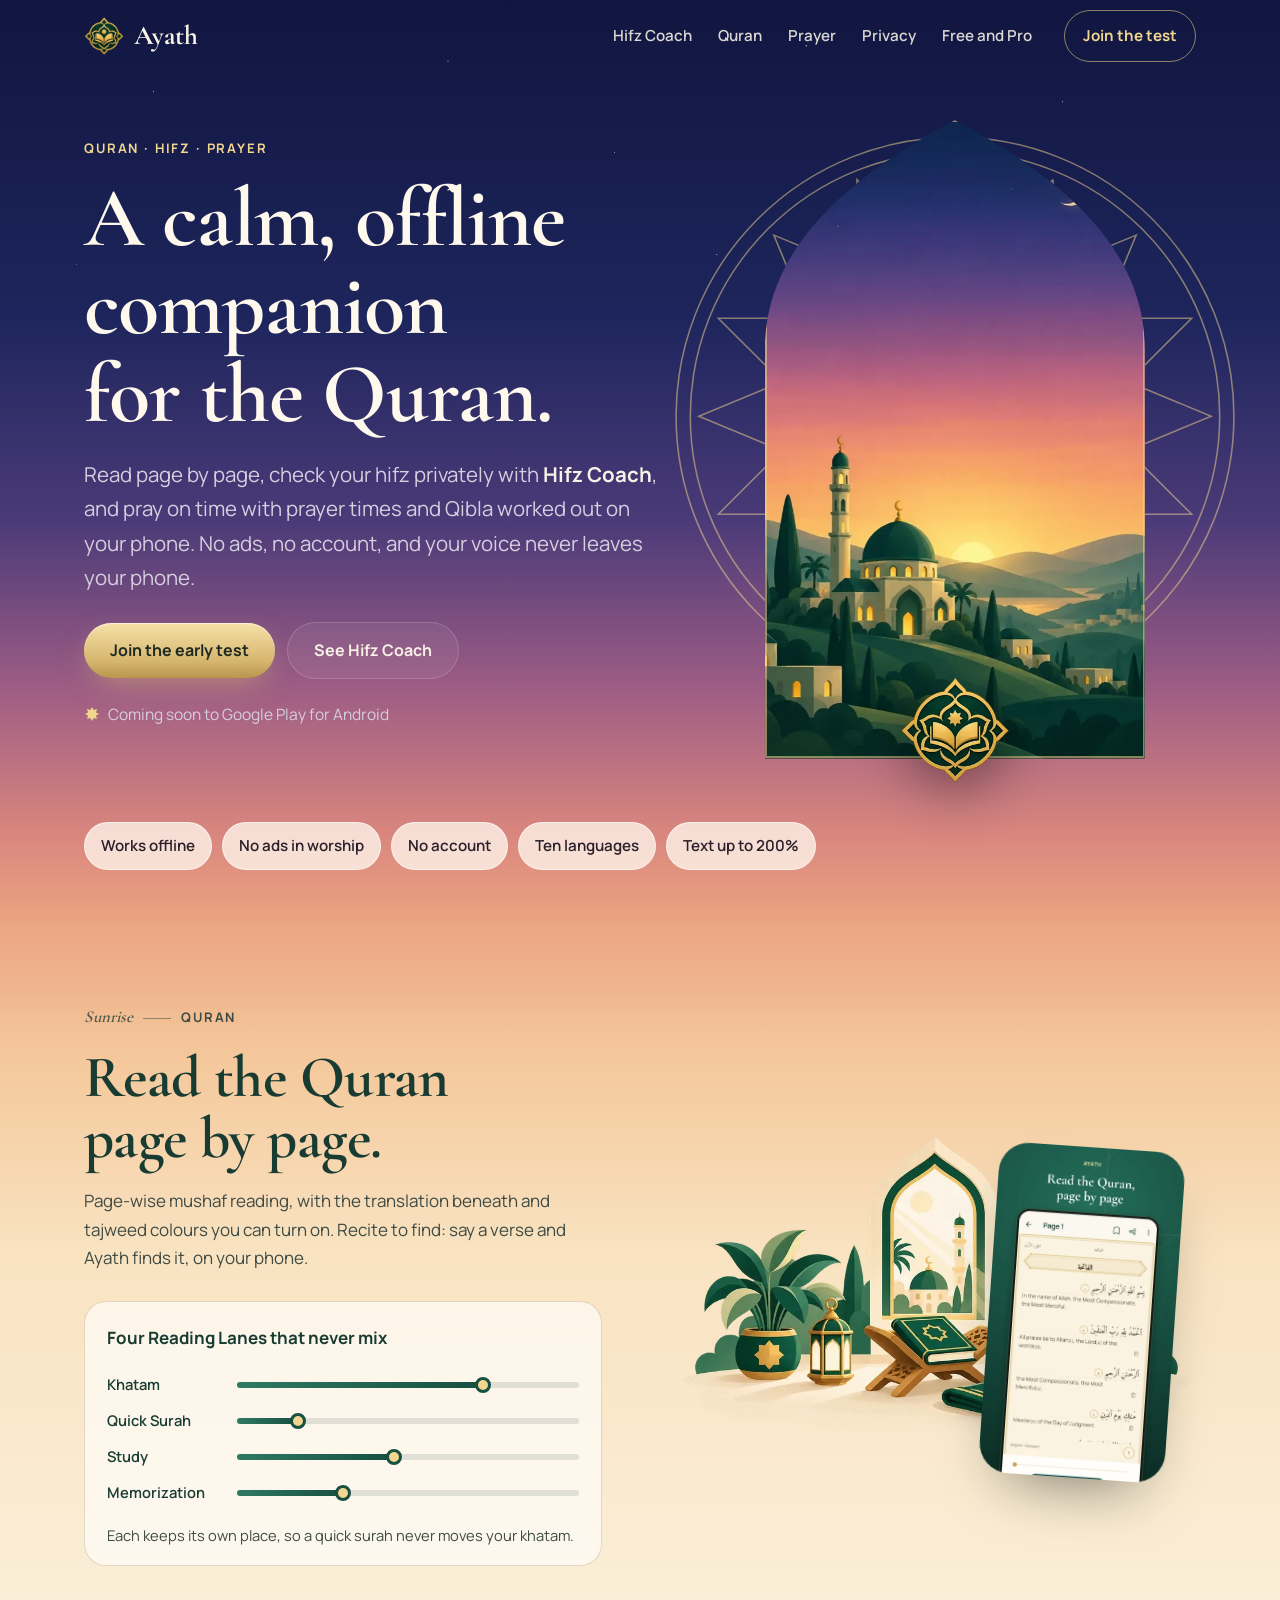
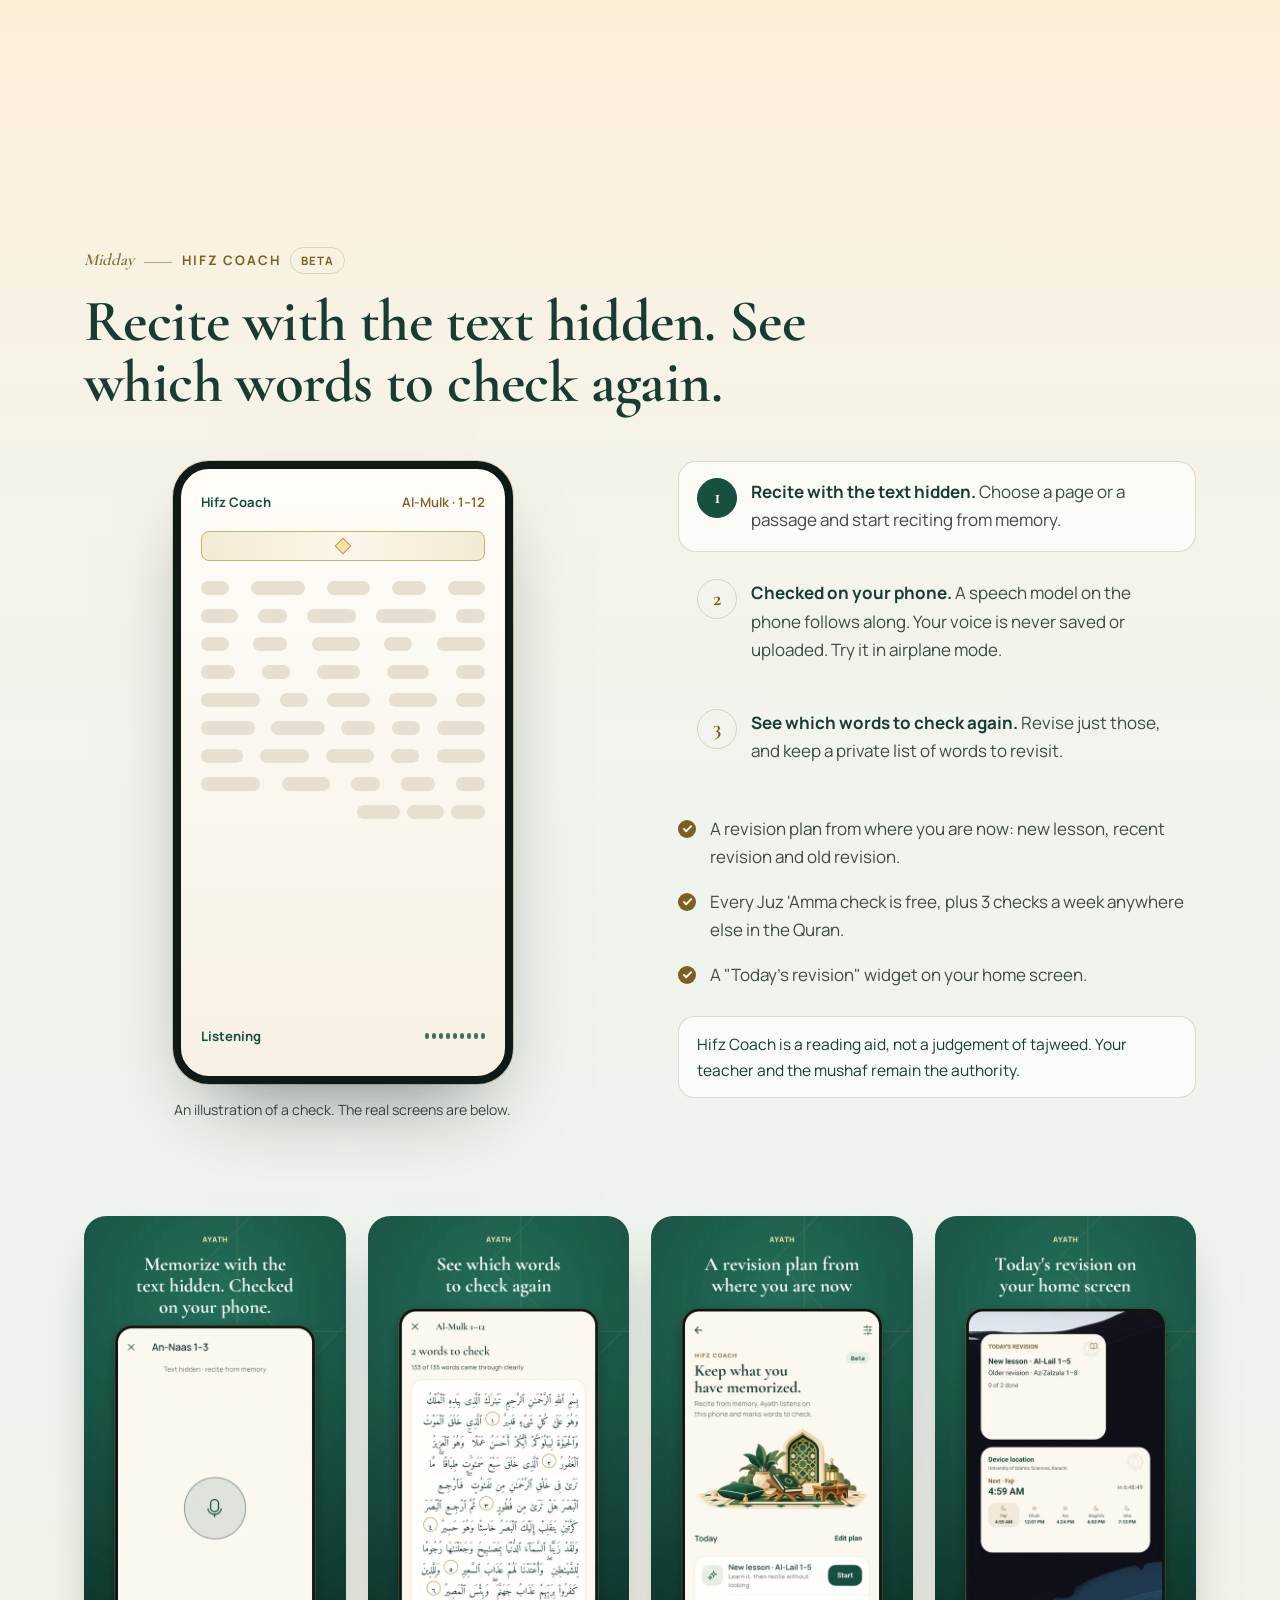
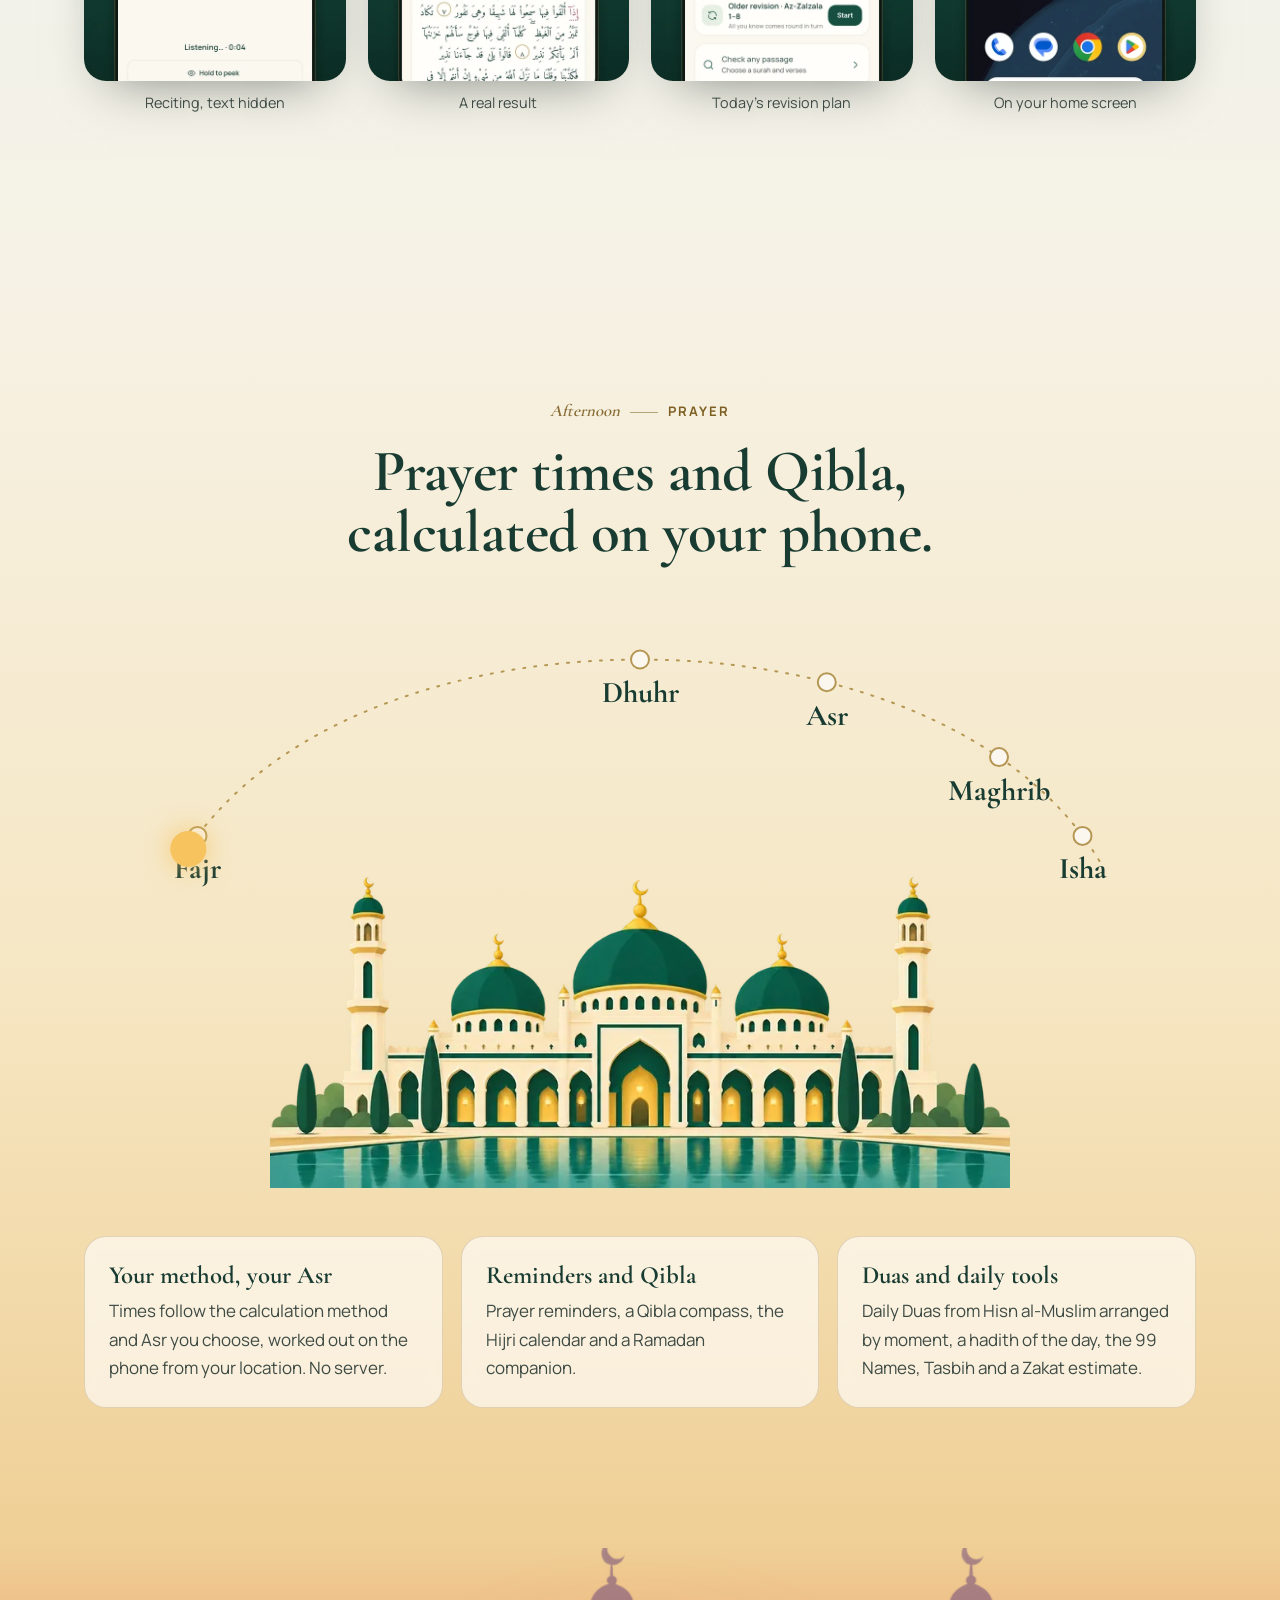
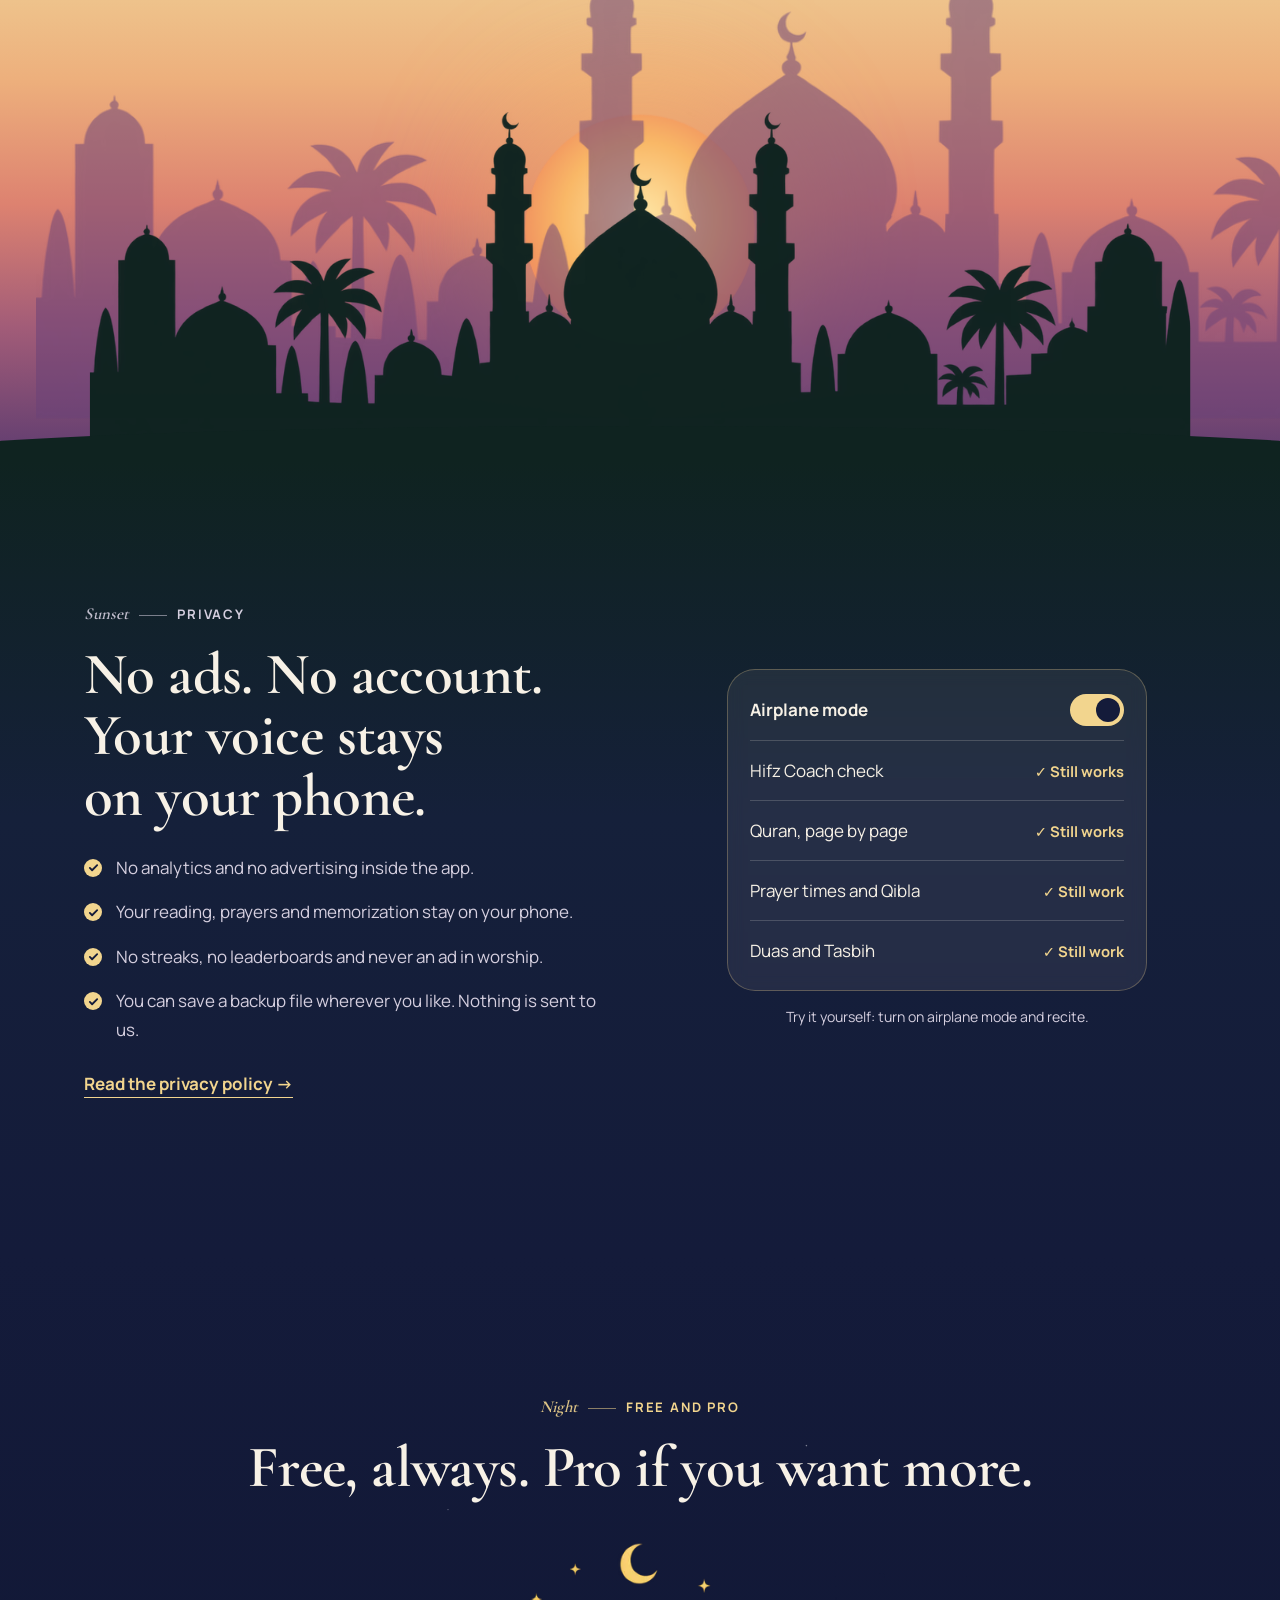
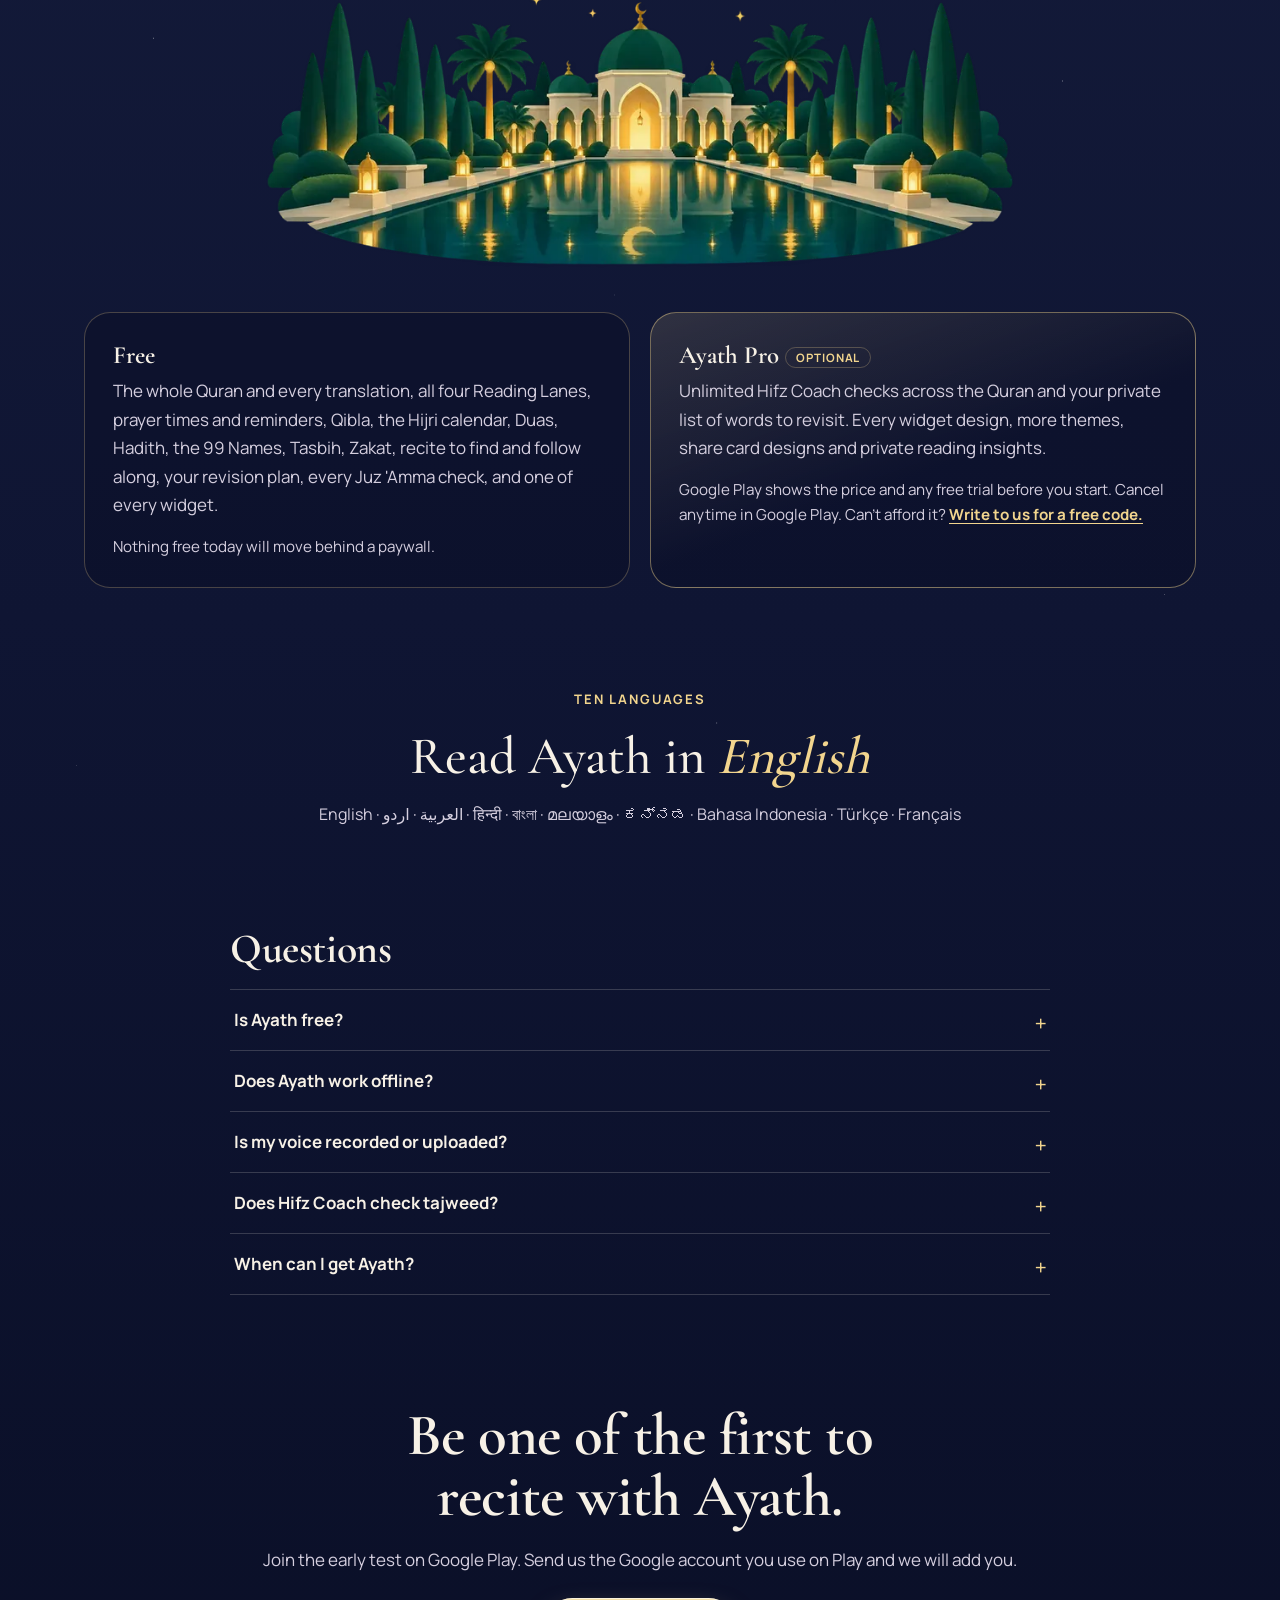
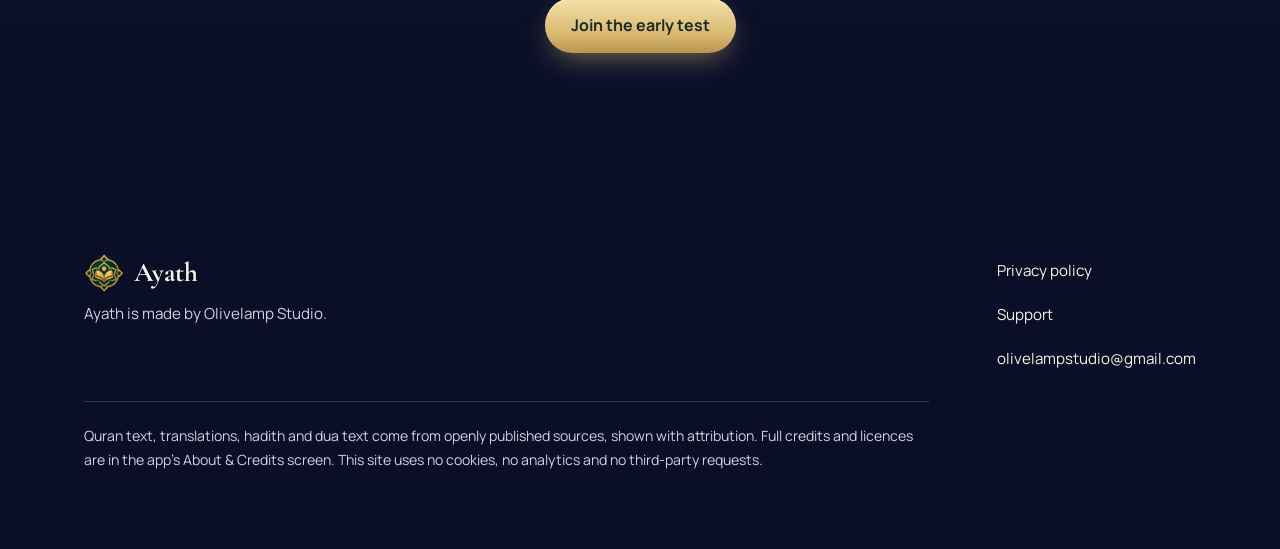
==== commit c8ebec3e: "Publish Ayath website from project 8692665" ====
--- a/index.html
+++ b/index.html
@@ -295,7 +295,7 @@
           <li>No analytics and no advertising inside the app.</li>
           <li>Your reading, prayers and memorization stay on your phone.</li>
           <li>No streaks, no leaderboards and never an ad in worship.</li>
-          <li>Optional backup goes to your own Google Drive, never to us.</li>
+          <li>You can save a backup file wherever you like. Nothing is sent to us.</li>
         </ul>
         <p><a class="link-arrow" href="privacy/">Read the privacy policy</a></p>
       </div>
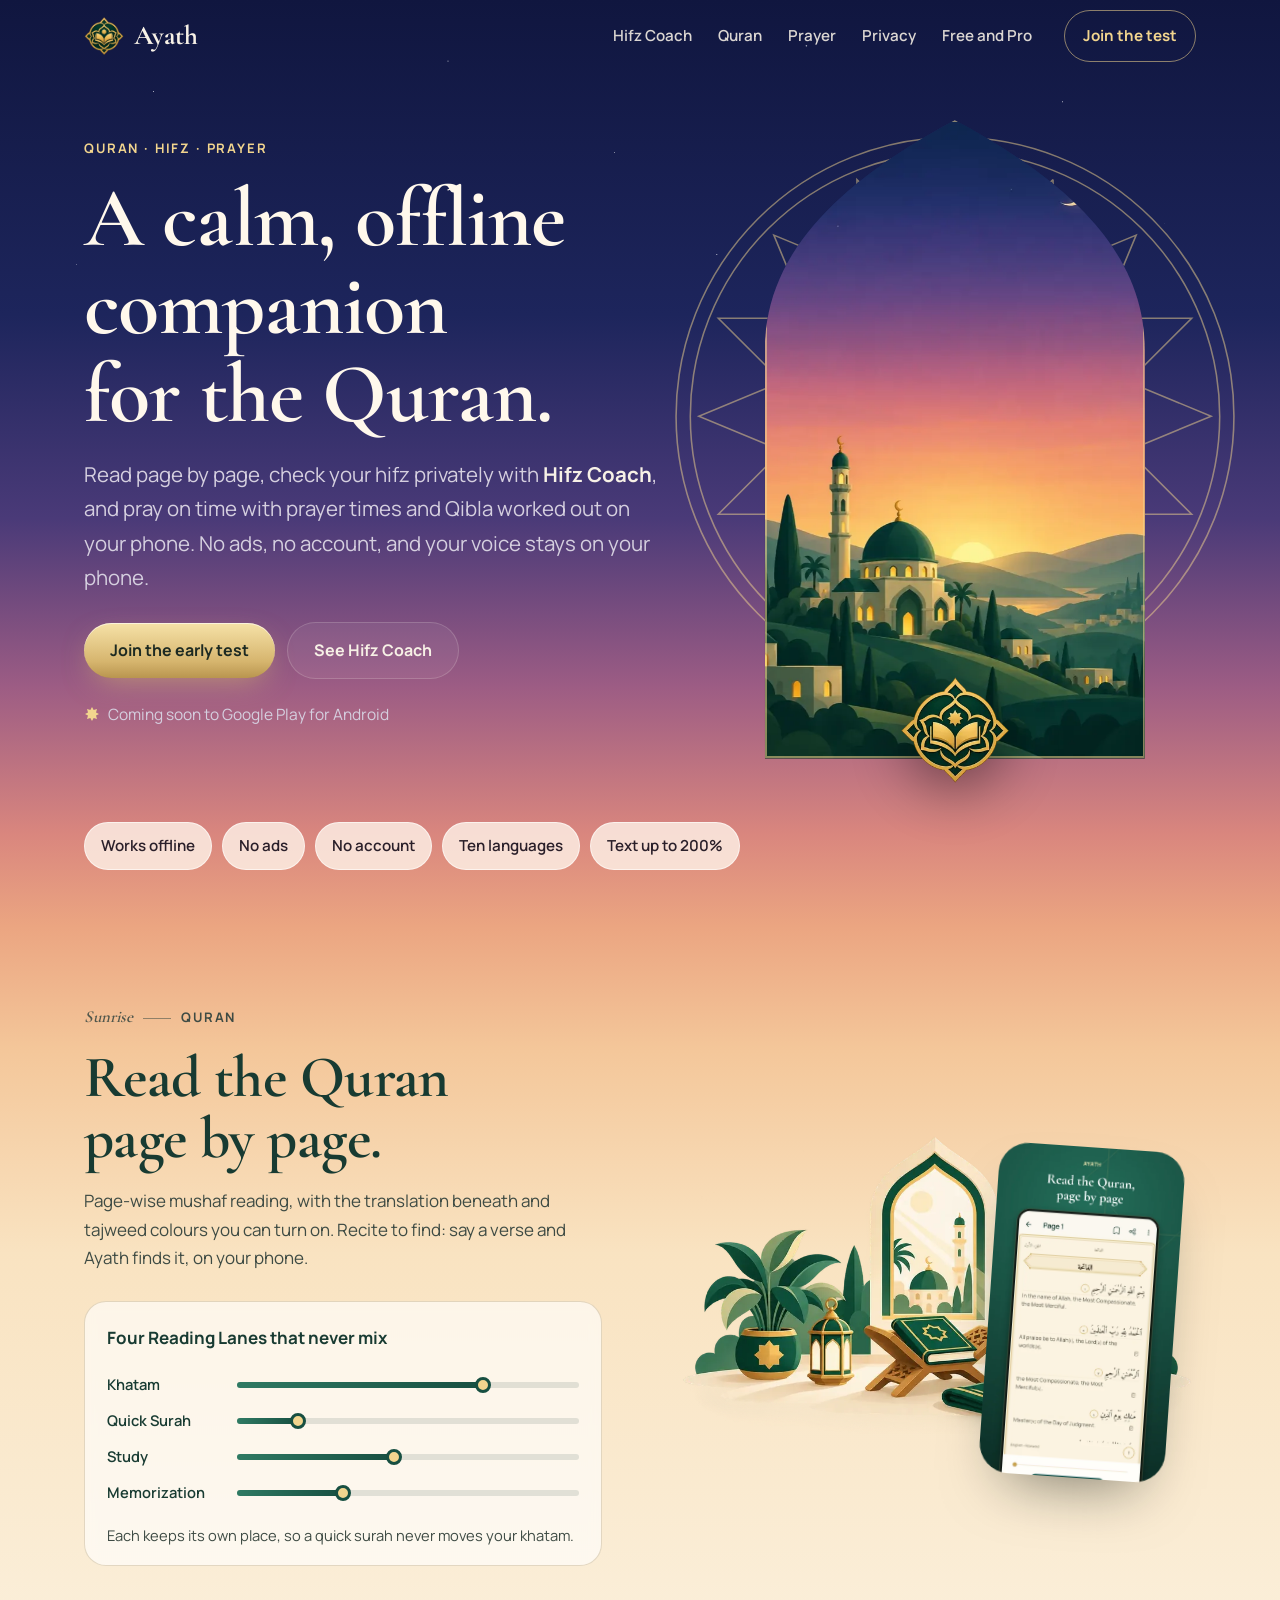
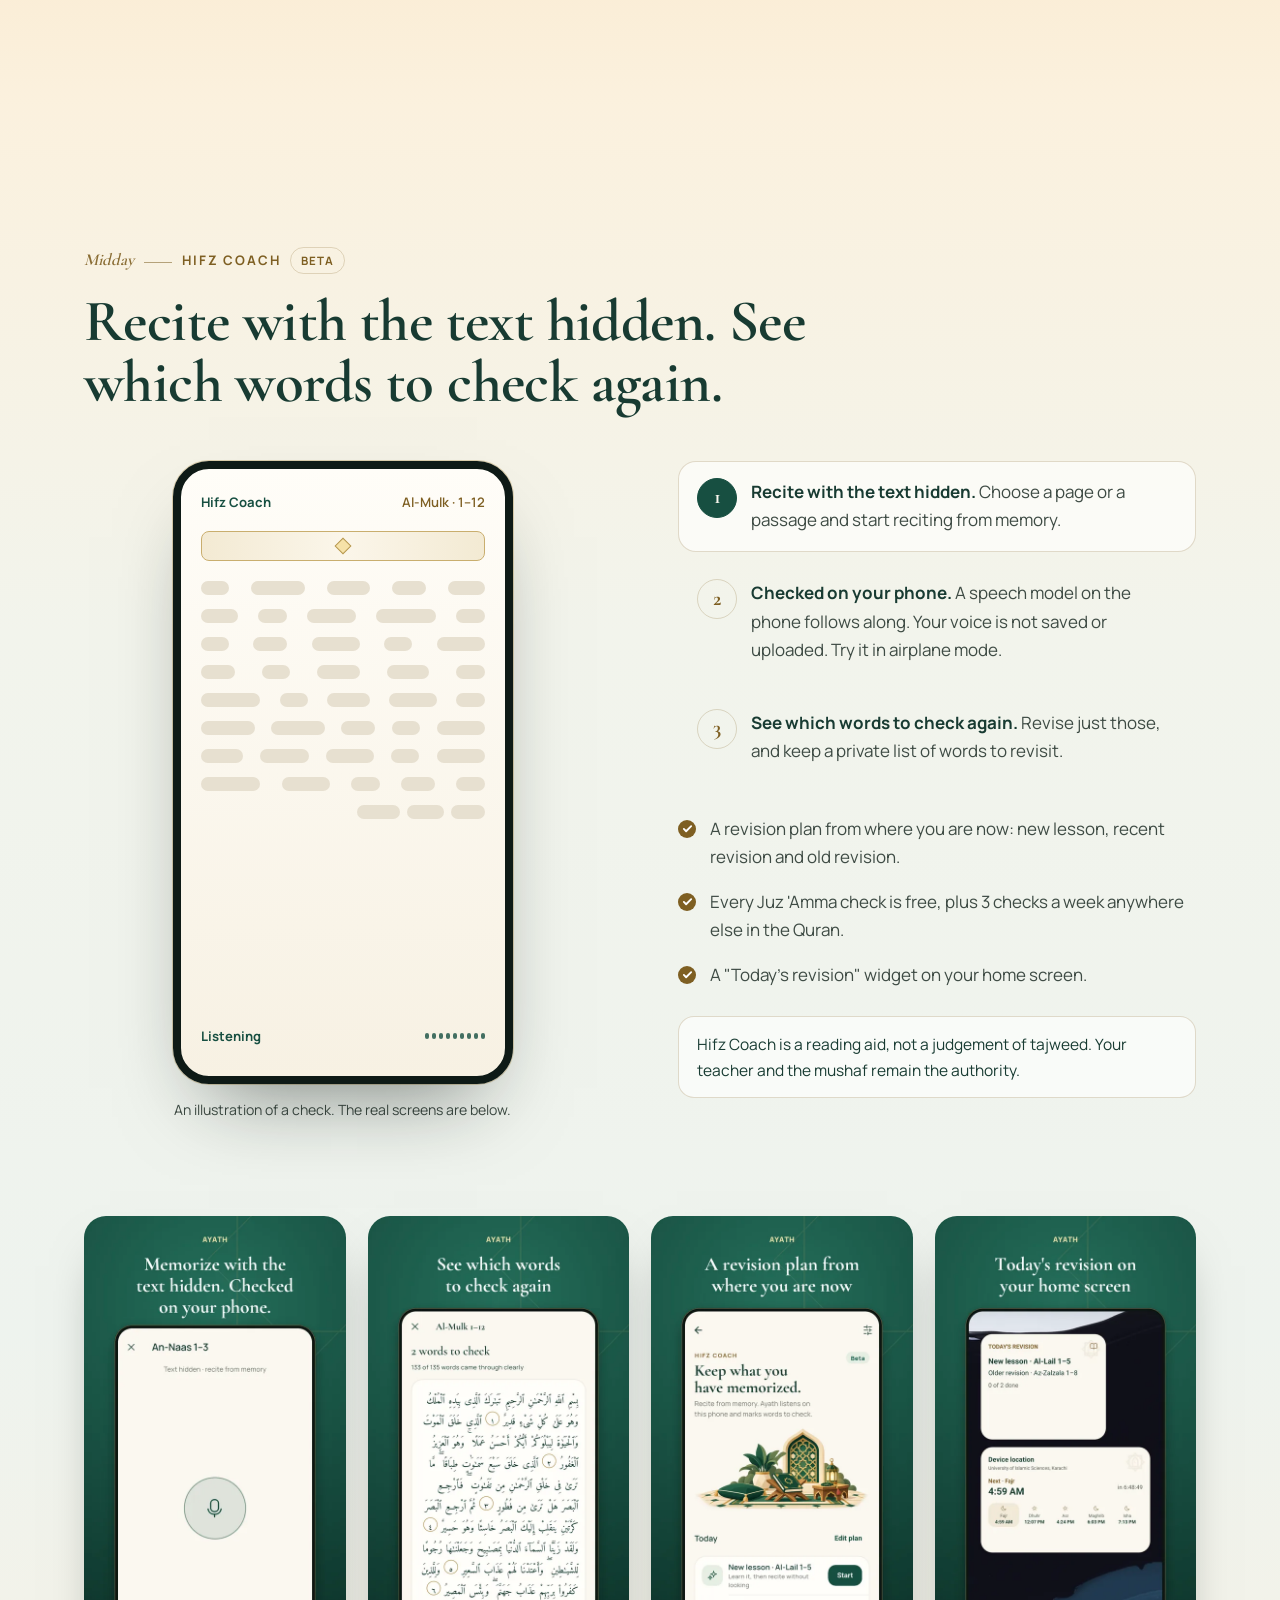
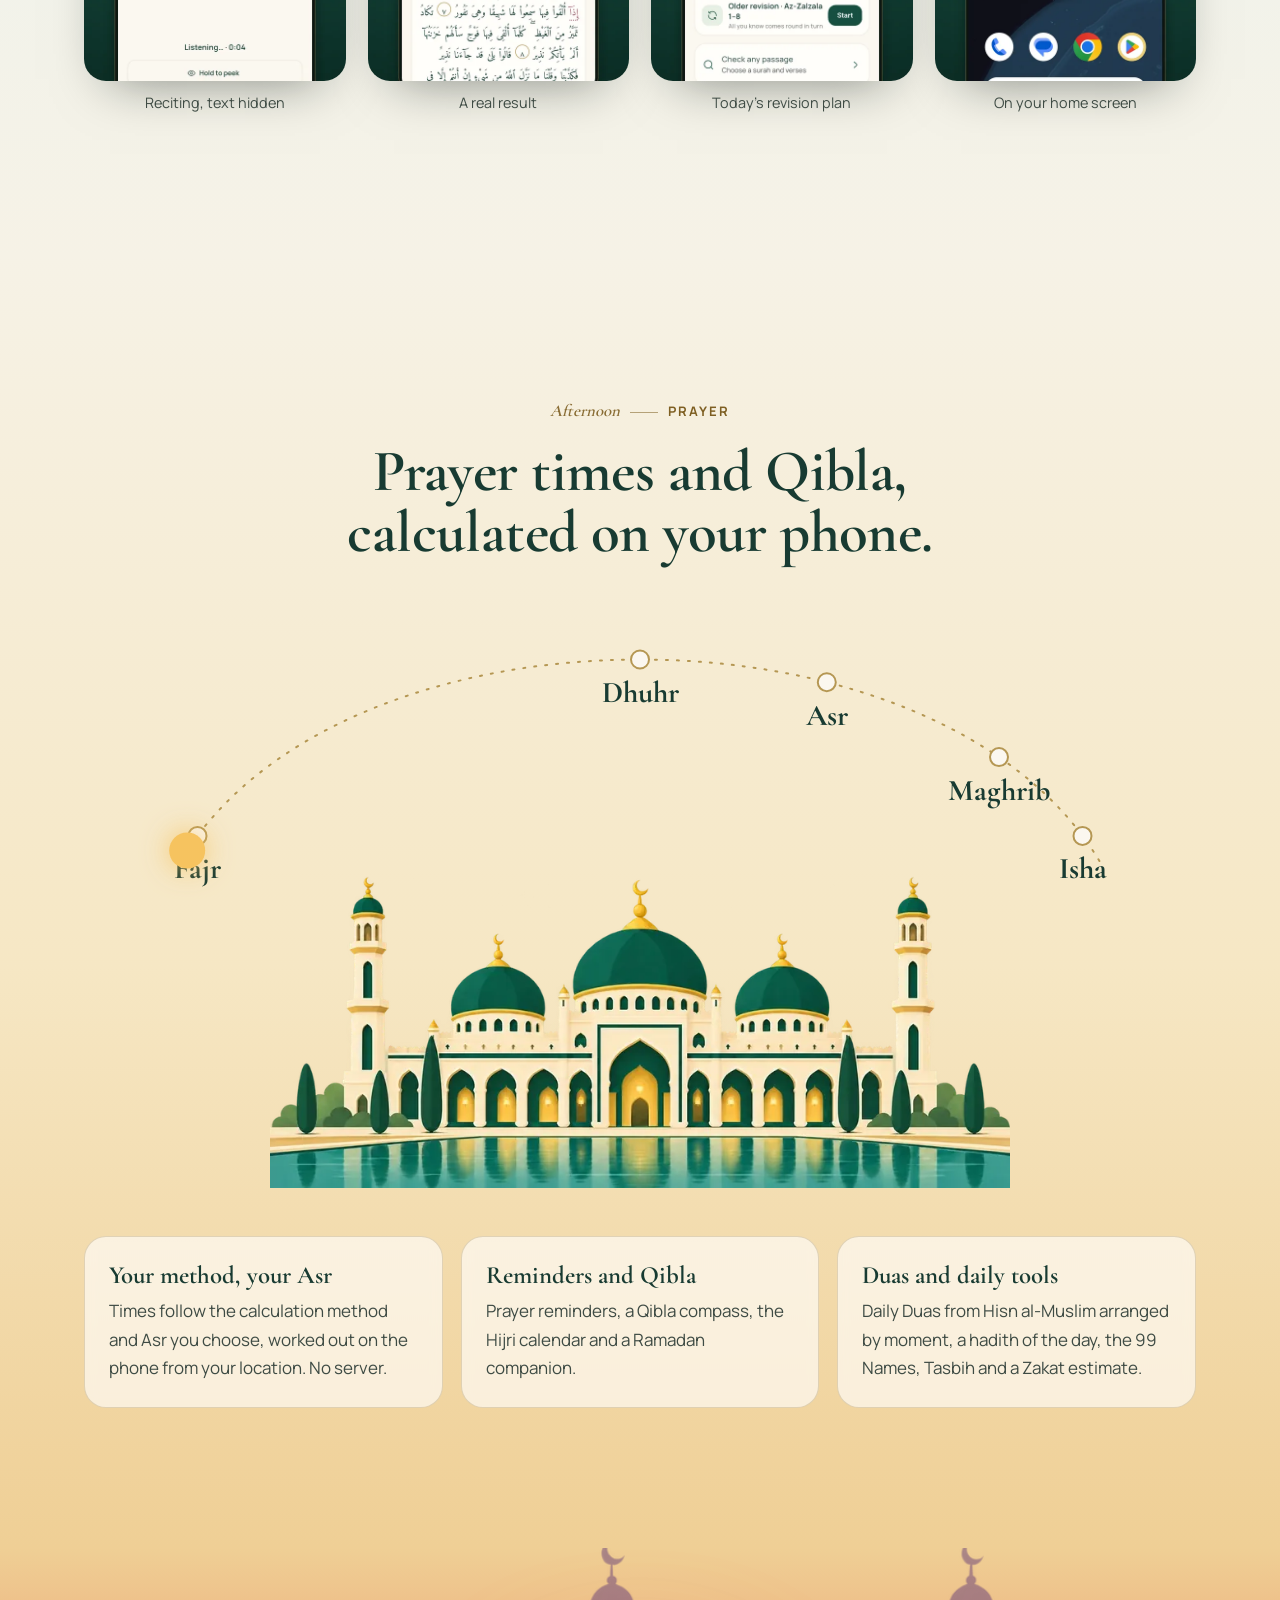
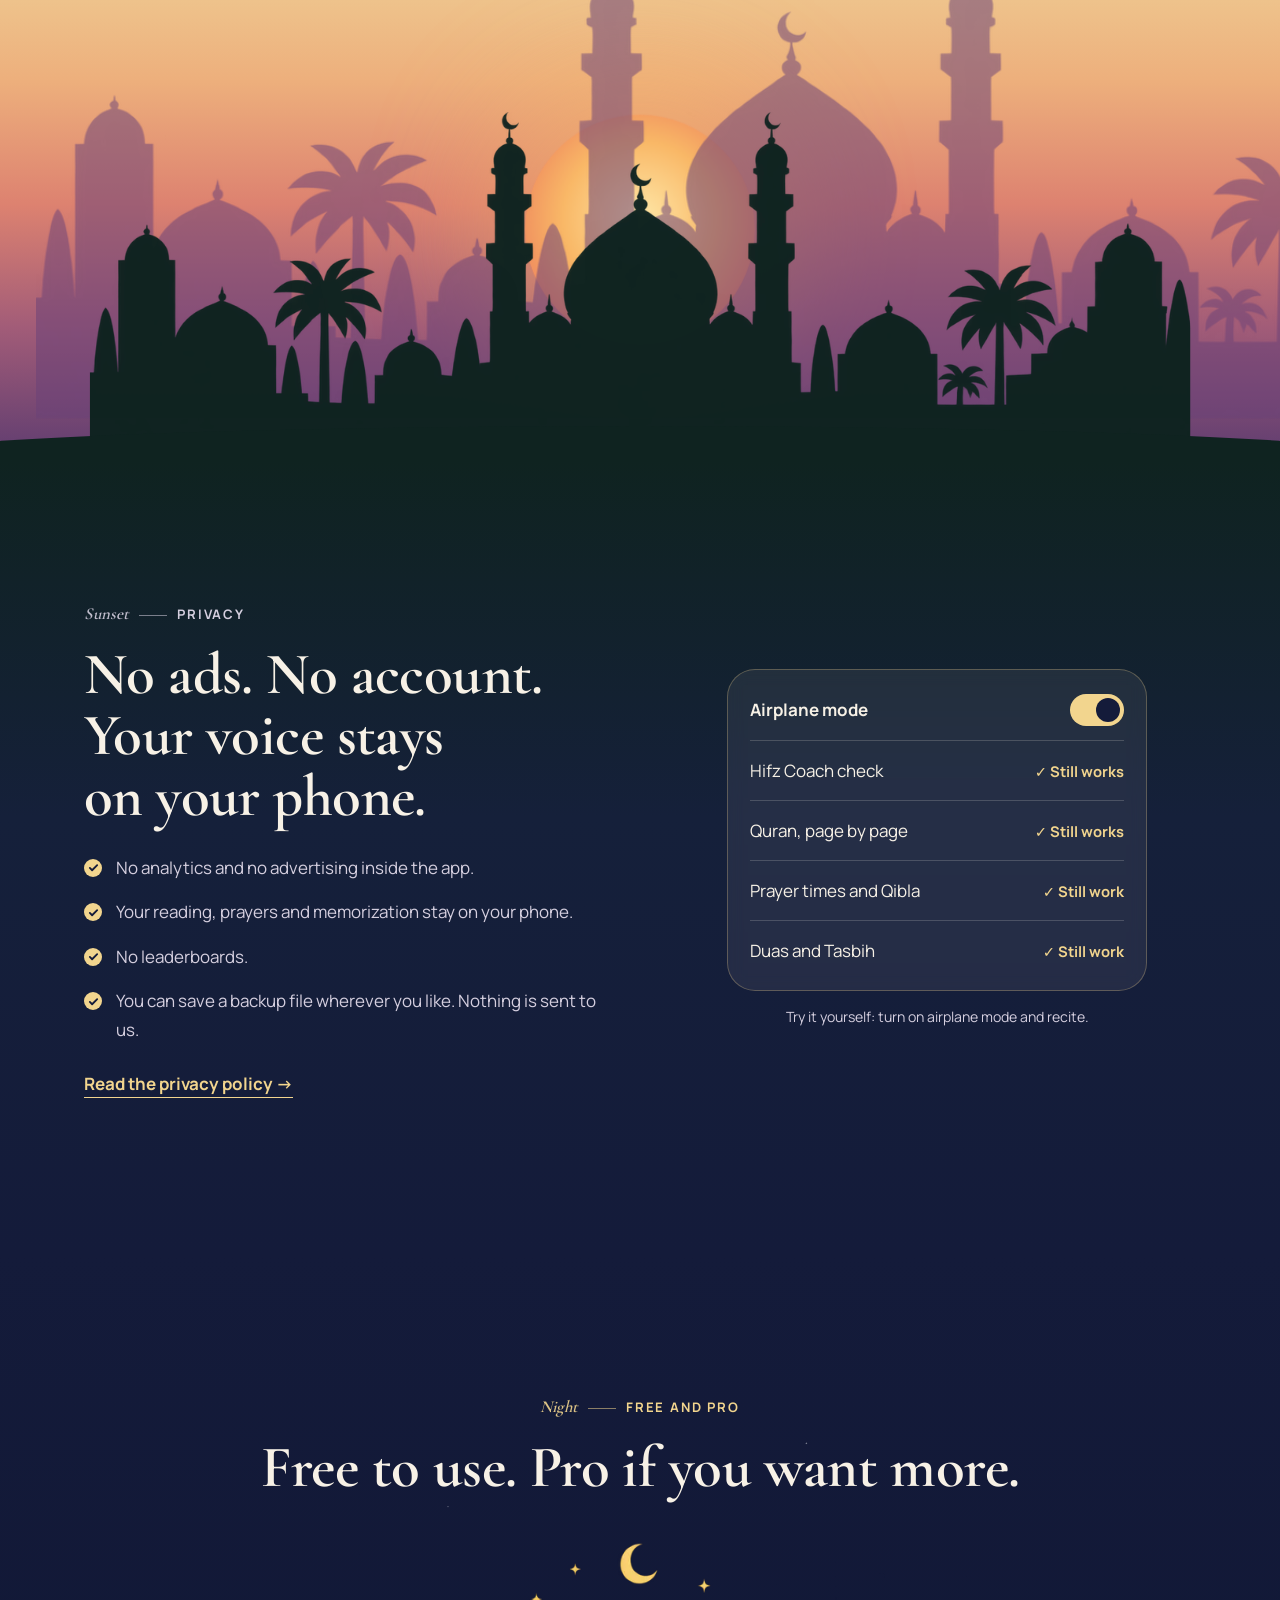
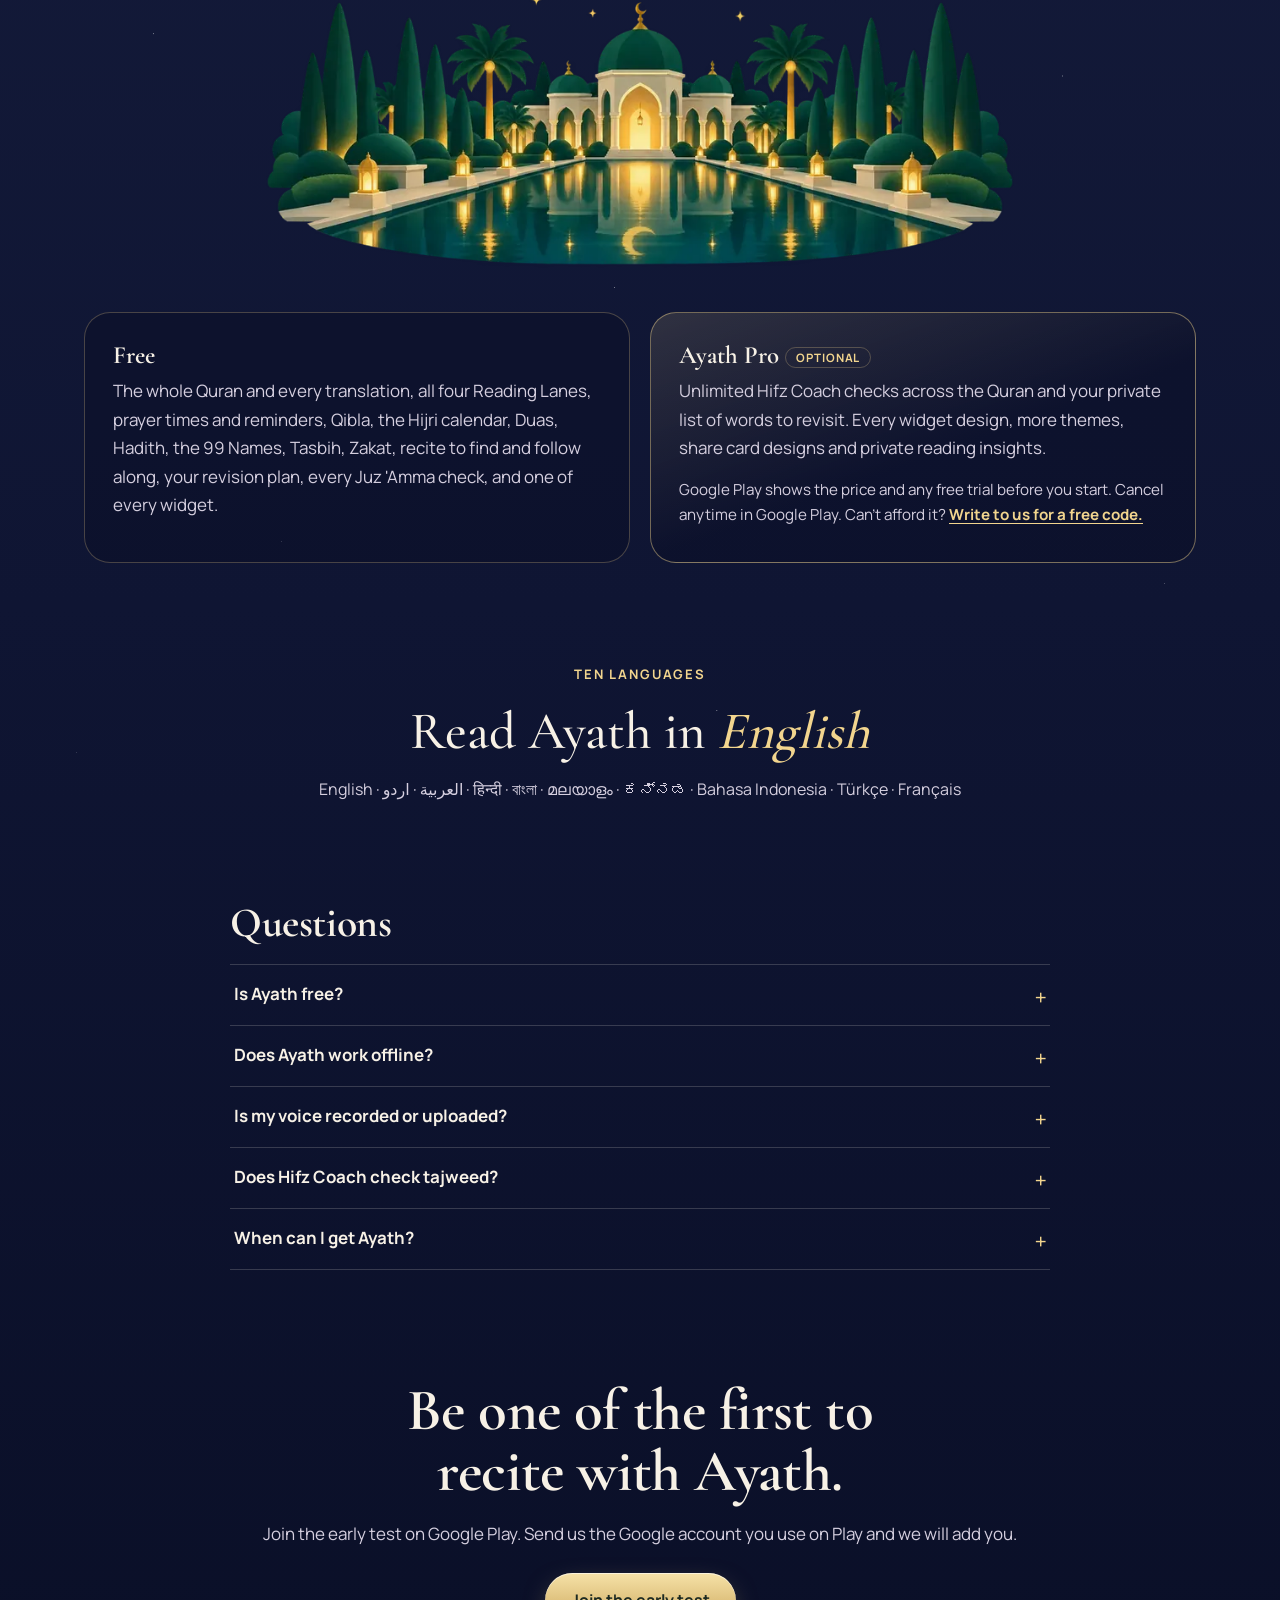
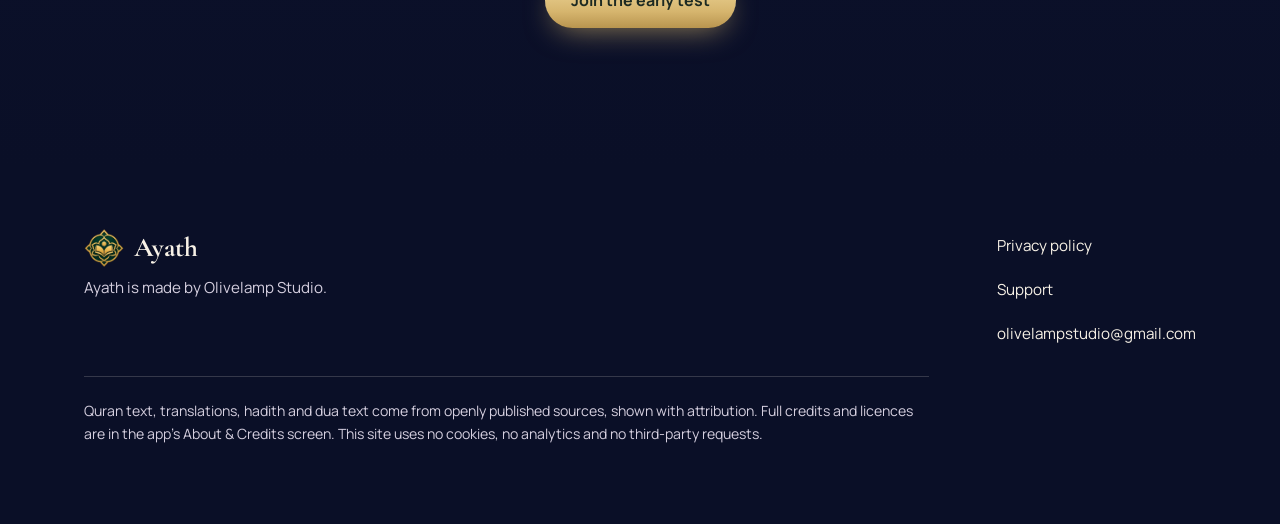
==== commit 72c69274: "Publish Ayath website from project 8cd2514" ====
--- a/index.html
+++ b/index.html
@@ -85,7 +85,7 @@
       "mainEntity": [
         {"@type": "Question", "name": "Is Ayath free?", "acceptedAnswer": {"@type": "Answer", "text": "Yes. The whole Quran and every translation, prayer times and reminders, Qibla, duas, hadith, Tasbih, your revision plan, every Juz 'Amma Hifz Coach check and one of every widget are free. Ayath Pro is optional and adds unlimited Hifz Coach checks, every widget design, more themes and private reading insights."}},
         {"@type": "Question", "name": "Does Ayath work offline?", "acceptedAnswer": {"@type": "Answer", "text": "Yes. Reading, prayer times, Qibla, duas and Hifz Coach checks work without the internet. Ayath goes online only when you stream or save a recitation, download the speech model once, or buy Pro through Google Play."}},
-        {"@type": "Question", "name": "Is my voice recorded or uploaded?", "acceptedAnswer": {"@type": "Answer", "text": "No. Hifz Coach compares your recitation with the Quran text using a speech model on your phone. Your voice is held in memory only for that check and is never saved, uploaded or shared."}},
+        {"@type": "Question", "name": "Is my voice recorded or uploaded?", "acceptedAnswer": {"@type": "Answer", "text": "No. Hifz Coach compares your recitation with the Quran text using a speech model on your phone. Your voice is held in memory only for that check and is not saved, uploaded or shared."}},
         {"@type": "Question", "name": "Does Hifz Coach check tajweed?", "acceptedAnswer": {"@type": "Answer", "text": "No. Hifz Coach is a reading aid that shows which words to check again. It is not a judgement of tajweed. Your teacher and the mushaf remain the authority."}},
         {"@type": "Question", "name": "Which languages does Ayath support?", "acceptedAnswer": {"@type": "Answer", "text": "English, Arabic, Urdu, Hindi, Bengali, Malayalam, Kannada, Indonesian, Turkish and French."}},
         {"@type": "Question", "name": "When can I get Ayath?", "acceptedAnswer": {"@type": "Answer", "text": "Ayath is coming soon to Google Play for Android. You can join the early test by emailing olivelampstudio@gmail.com."}}
@@ -135,7 +135,7 @@
         <h1 id="hero-title" class="display load" style="--d:1">A calm, offline companion for the Quran.</h1>
         <p class="lede load" style="--d:2">Read page by page, check your hifz privately with
           <strong>Hifz Coach</strong>, and pray on time with prayer times and Qibla worked out
-          on your phone. No ads, no account, and your voice never leaves your phone.</p>
+          on your phone. No ads, no account, and your voice stays on your phone.</p>
         <div class="actions load" style="--d:3">
           <a class="btn btn-gold" href="mailto:olivelampstudio@gmail.com?subject=Ayath%20early%20test">Join the early test</a>
           <a class="btn btn-ghost" href="#hifz">See Hifz Coach</a>
@@ -161,7 +161,7 @@
     </div>
     <ul class="trust wrap load" style="--d:5" aria-label="At a glance">
       <li>Works offline</li>
-      <li>No ads in worship</li>
+      <li>No ads</li>
       <li>No account</li>
       <li>Ten languages</li>
       <li>Text up to 200%</li>
@@ -232,7 +232,7 @@
         <div class="copy" data-reveal>
           <ol class="steps" data-steps>
             <li data-step="0"><span class="step-n">1</span><div><strong>Recite with the text hidden.</strong> Choose a page or a passage and start reciting from memory.</div></li>
-            <li data-step="1"><span class="step-n">2</span><div><strong>Checked on your phone.</strong> A speech model on the phone follows along. Your voice is never saved or uploaded. Try it in airplane mode.</div></li>
+            <li data-step="1"><span class="step-n">2</span><div><strong>Checked on your phone.</strong> A speech model on the phone follows along. Your voice is not saved or uploaded. Try it in airplane mode.</div></li>
             <li data-step="2"><span class="step-n">3</span><div><strong>See which words to check again.</strong> Revise just those, and keep a private list of words to revisit.</div></li>
           </ol>
           <ul class="ticks">
@@ -294,7 +294,7 @@
         <ul class="ticks">
           <li>No analytics and no advertising inside the app.</li>
           <li>Your reading, prayers and memorization stay on your phone.</li>
-          <li>No streaks, no leaderboards and never an ad in worship.</li>
+          <li>No leaderboards.</li>
           <li>You can save a backup file wherever you like. Nothing is sent to us.</li>
         </ul>
         <p><a class="link-arrow" href="privacy/">Read the privacy policy</a></p>
@@ -318,7 +318,7 @@
     <div class="wrap">
       <div class="section-head center" data-reveal>
         <p class="eyebrow"><span class="time">Night</span> Free and Pro</p>
-        <h2 id="plans-title" class="display">Free, always. Pro if you want more.</h2>
+        <h2 id="plans-title" class="display">Free to use. Pro if you want more.</h2>
       </div>
       <img class="night-scene" src="assets/img/scene-pro.webp" width="900" height="397" loading="lazy" alt="" data-reveal>
       <div class="plans" data-reveal>
@@ -328,7 +328,6 @@
             reminders, Qibla, the Hijri calendar, Duas, Hadith, the 99 Names, Tasbih, Zakat,
             recite to find and follow along, your revision plan, every Juz 'Amma check, and one
             of every widget.</p>
-          <p class="plan-foot">Nothing free today will move behind a paywall.</p>
         </div>
         <div class="plan plan-pro">
           <h3>Ayath Pro <span class="pill">Optional</span></h3>
@@ -351,7 +350,7 @@
         <h2 class="display small">Questions</h2>
         <details><summary>Is Ayath free?</summary><p>Yes. The whole Quran and every translation, prayer times and reminders, Qibla, duas, hadith, Tasbih, your revision plan, every Juz 'Amma Hifz Coach check and one of every widget are free. Ayath Pro is optional.</p></details>
         <details><summary>Does Ayath work offline?</summary><p>Yes. Reading, prayer times, Qibla, duas and Hifz Coach checks work without the internet. Ayath goes online only when you stream or save a recitation, download the speech model once, or buy Pro through Google Play.</p></details>
-        <details><summary>Is my voice recorded or uploaded?</summary><p>No. Hifz Coach compares your recitation with the Quran text using a speech model on your phone. Your voice is held in memory only for that check and is never saved, uploaded or shared.</p></details>
+        <details><summary>Is my voice recorded or uploaded?</summary><p>No. Hifz Coach compares your recitation with the Quran text using a speech model on your phone. Your voice is held in memory only for that check and is not saved, uploaded or shared.</p></details>
         <details><summary>Does Hifz Coach check tajweed?</summary><p>No. It is a reading aid that shows which words to check again. Your teacher and the mushaf remain the authority.</p></details>
         <details><summary>When can I get Ayath?</summary><p>Ayath is coming soon to Google Play for Android. To join the early test, <a href="mailto:olivelampstudio@gmail.com?subject=Ayath%20early%20test">email us</a> with the Google account you use on Google Play.</p></details>
       </div>
